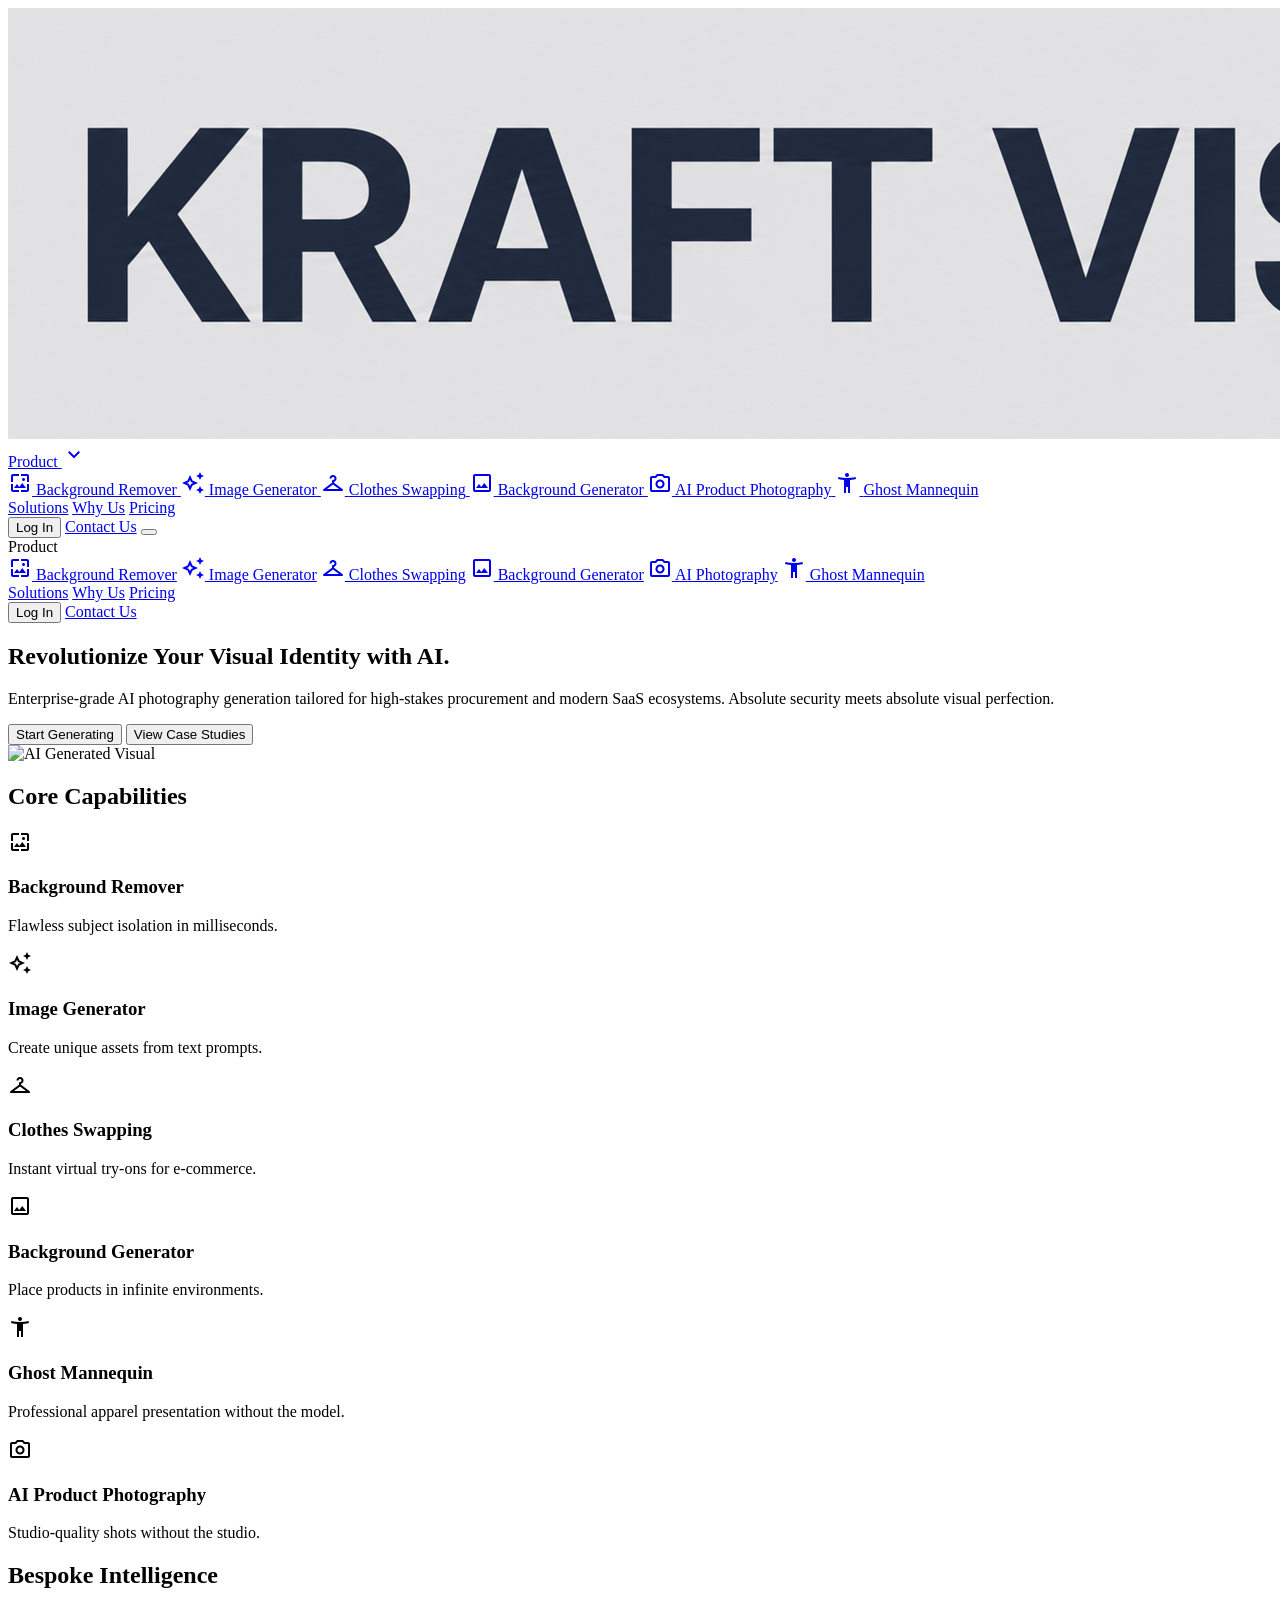
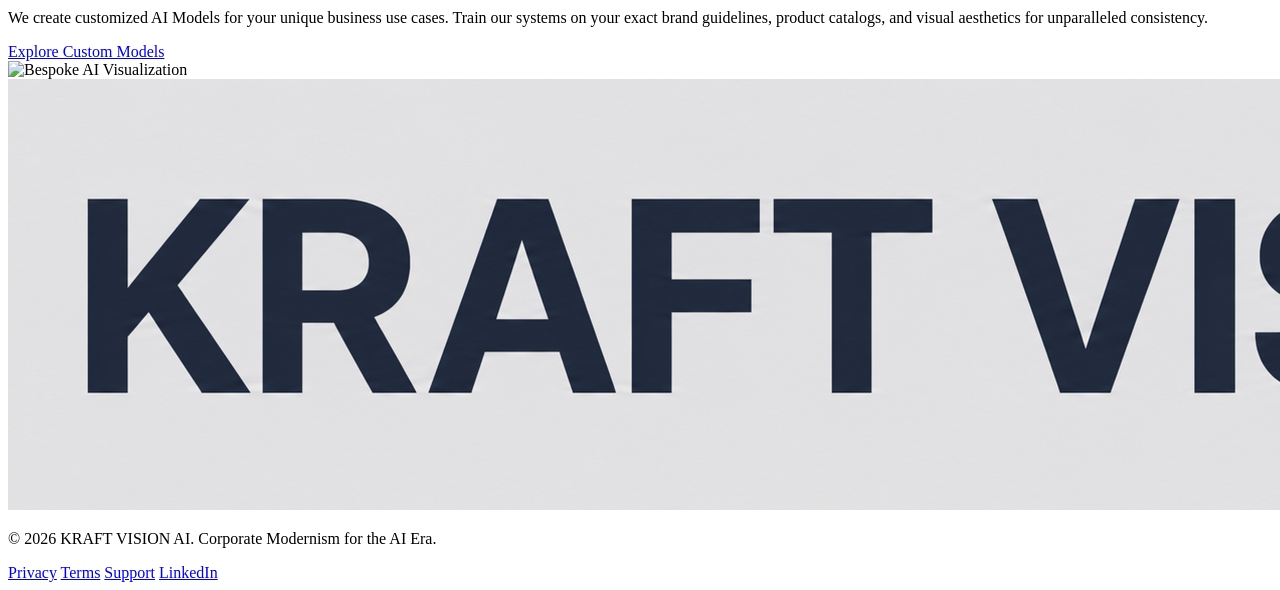
==== index.html @ f6dd8085 "Update index.html" ====
<!DOCTYPE html>
<html lang="en">
<head>
    <meta charset="utf-8"/>
    <meta content="width=device-width, initial-scale=1.0" name="viewport"/>
    <title>KRAFT VISION AI - AI-Driven Visual Excellence</title>
    
    <!-- External Scripts & Tailwind -->
    <script src="https://cdn.tailwindcss.com?plugins=forms,container-queries"></script>
    <script src="tailwind.config.js"></script>
    
    <!-- Fonts & Icons -->
    <link href="https://fonts.googleapis.com/css2?family=Space+Grotesk:wght@300;400;500;600;700&family=Inter:wght@300;400;500;600;700&display=swap" rel="stylesheet"/>
    <link href="https://fonts.googleapis.com/css2?family=Material+Symbols+Outlined:wght,FILL@100..700,0..1&display=swap" rel="stylesheet"/>
    
    <!-- Custom CSS & JS -->
    <link rel="stylesheet" href="style.css">
    <script src="script.js" defer></script>
</head>

<body class="bg-background text-on-background font-body-md antialiased min-h-screen flex flex-col">

    <!-- Unified Symmetrical Header (from solutions_gen_photos) -->
    <nav class="fixed top-0 w-full z-50 bg-white/80 backdrop-blur-md border-b border-slate-200/50 shadow-sm h-20">
        <div class="flex items-center justify-between px-6 lg:px-12 max-w-7xl mx-auto h-full relative">
            <!-- Left: Logo -->
            <a href="./" class="shrink-0 relative z-50">
                <img src="logo.png" alt="KRAFT VISION AI Logo" class="h-12 w-auto">
            </a>
            
            <!-- Middle: Nav Links with Mega Menu -->
            <div class="hidden md:flex items-center justify-center gap-8 absolute left-1/2 -translate-x-1/2">
                <div class="relative group">
                    <a class="font-['Space_Grotesk'] text-sm font-medium tracking-tight text-slate-600 hover:text-slate-900 transition-colors duration-200 ease-out active:scale-95 flex items-center gap-1 cursor-pointer" href="#">
                        Product
                        <span class="material-symbols-outlined text-[16px]">keyboard_arrow_down</span>
                    </a>
                    <!-- Mega Menu Dropdown -->
                    <div class="absolute top-full left-1/2 -translate-x-1/2 pt-6 opacity-0 invisible group-hover:opacity-100 group-hover:visible transition-all duration-300 z-50">
                        <div class="w-72 bg-white border border-slate-200 rounded-xl shadow-xl py-2 overflow-hidden">
                            <a class="px-4 py-3 hover:bg-slate-50 transition-colors text-slate-600 hover:text-primary flex items-center gap-3" href="#">
                                <span class="material-symbols-outlined text-xl">wallpaper</span>
                                <span class="font-medium text-sm">Background Remover</span>
                            </a>
                            <a class="px-4 py-3 hover:bg-slate-50 transition-colors text-slate-600 hover:text-primary flex items-center gap-3" href="#">
                                <span class="material-symbols-outlined text-xl">auto_awesome</span>
                                <span class="font-medium text-sm">Image Generator</span>
                            </a>
                            <a class="px-4 py-3 hover:bg-slate-50 transition-colors text-slate-600 hover:text-primary flex items-center gap-3" href="#">
                                <span class="material-symbols-outlined text-xl">checkroom</span>
                                <span class="font-medium text-sm">Clothes Swapping</span>
                            </a>
                            <a class="px-4 py-3 hover:bg-slate-50 transition-colors text-slate-600 hover:text-primary flex items-center gap-3" href="#">
                                <span class="material-symbols-outlined text-xl">image</span>
                                <span class="font-medium text-sm">Background Generator</span>
                            </a>
                            <a class="px-4 py-3 hover:bg-slate-50 transition-colors text-slate-600 hover:text-primary flex items-center gap-3" href="#">
                                <span class="material-symbols-outlined text-xl">photo_camera</span>
                                <span class="font-medium text-sm">AI Product Photography</span>
                            </a>
                            <a class="px-4 py-3 hover:bg-slate-50 transition-colors text-slate-600 hover:text-primary flex items-center gap-3" href="#">
                                <span class="material-symbols-outlined text-xl">accessibility_new</span>
                                <span class="font-medium text-sm">Ghost Mannequin</span>
                            </a>
                        </div>
                    </div>
                </div>
                <a class="font-['Space_Grotesk'] text-sm font-medium tracking-tight text-slate-600 hover:text-slate-900 transition-colors duration-200 ease-out active:scale-95" href="Solutions">Solutions</a>
                <a class="font-['Space_Grotesk'] text-sm font-medium tracking-tight text-slate-600 hover:text-slate-900 transition-colors duration-200 ease-out active:scale-95" href="why_us">Why Us</a>
                <a class="font-['Space_Grotesk'] text-sm font-medium tracking-tight text-slate-600 hover:text-slate-900 transition-colors duration-200 ease-out active:scale-95" href="Pricing">Pricing</a>
            </div>

            <!-- Right: CTA & Mobile Toggle -->
            <div class="flex items-center gap-4 shrink-0 relative z-50">
                <button class="hidden lg:block font-['Space_Grotesk'] text-sm font-medium text-slate-600 hover:text-slate-900 px-4 py-2">Log In</button>
                <a href="contact_us" class="hidden md:inline-block bg-primary text-on-primary px-6 py-2.5 rounded-lg font-['Space_Grotesk'] text-sm font-bold tracking-tight hover:bg-primary-container transition-all active:scale-95">Contact Us</a>
                
                <!-- Mobile Menu Toggle Button -->
                <button id="mobile-menu-btn" class="md:hidden text-slate-900 p-2 focus:outline-none flex flex-col gap-1.5 w-10 h-10 items-center justify-center rounded-lg hover:bg-slate-100 transition-colors">
                    <span class="w-5 h-[2px] bg-slate-900 transition-all duration-300 origin-center" id="bar1"></span>
                    <span class="w-5 h-[2px] bg-slate-900 transition-all duration-300 origin-center" id="bar2"></span>
                    <span class="w-5 h-[2px] bg-slate-900 transition-all duration-300 origin-center" id="bar3"></span>
                </button>
            </div>
        </div>

        <!-- Mobile Menu Container -->
        <div id="mobile-menu" class="fixed inset-0 bg-white z-40 flex flex-col pt-24 px-6 pb-6 opacity-0 pointer-events-none transition-all duration-300 md:hidden scale-95 origin-top">
            <div class="flex flex-col space-y-6 overflow-y-auto h-full">
                <div class="border-b border-slate-100 pb-4">
                    <span class="font-['Space_Grotesk'] text-sm font-bold text-slate-400 uppercase tracking-widest block mb-4">Product</span>
                    <div class="flex flex-col space-y-4 pl-4 border-l-2 border-slate-100">
                        <a href="#" class="text-slate-600 font-medium hover:text-primary transition-colors flex items-center gap-3"><span class="material-symbols-outlined text-lg">wallpaper</span> Background Remover</a>
                        <a href="#" class="text-slate-600 font-medium hover:text-primary transition-colors flex items-center gap-3"><span class="material-symbols-outlined text-lg">auto_awesome</span> Image Generator</a>
                        <a href="#" class="text-slate-600 font-medium hover:text-primary transition-colors flex items-center gap-3"><span class="material-symbols-outlined text-lg">checkroom</span> Clothes Swapping</a>
                        <a href="#" class="text-slate-600 font-medium hover:text-primary transition-colors flex items-center gap-3"><span class="material-symbols-outlined text-lg">image</span> Background Generator</a>
                        <a href="#" class="text-slate-600 font-medium hover:text-primary transition-colors flex items-center gap-3"><span class="material-symbols-outlined text-lg">photo_camera</span> AI Photography</a>
                        <a href="#" class="text-slate-600 font-medium hover:text-primary transition-colors flex items-center gap-3"><span class="material-symbols-outlined text-lg">accessibility_new</span> Ghost Mannequin</a>
                    </div>
                </div>
                <a class="font-['Space_Grotesk'] text-xl font-bold tracking-tight text-slate-900 hover:text-primary transition-colors" href="Solutions">Solutions</a>
                <a class="font-['Space_Grotesk'] text-xl font-bold tracking-tight text-slate-900 hover:text-primary transition-colors" href="why_us">Why Us</a>
                <a class="font-['Space_Grotesk'] text-xl font-bold tracking-tight text-slate-900 hover:text-primary transition-colors" href="Pricing">Pricing</a>
                
                <div class="pt-8 mt-auto flex flex-col gap-4">
                    <button class="w-full font-['Space_Grotesk'] text-lg font-bold text-slate-900 py-3 border border-slate-200 rounded-xl hover:bg-slate-50 transition-colors">Log In</button>
                    <a href="contact_us" class="w-full text-center bg-primary text-on-primary py-3 rounded-xl font-['Space_Grotesk'] text-lg font-bold tracking-tight shadow-lg shadow-primary/30">Contact Us</a>
                </div>
            </div>
        </div>
    </nav>

    <!-- Main Content (from home_gen_photos, with adjusted top padding for h-20 header) -->
    <main class="flex-grow pt-20">
        <!-- Hero Section -->
        <section class="relative px-8 pt-32 pb-24 max-w-7xl mx-auto flex flex-col lg:flex-row items-center gap-16">
            <div class="lg:w-1/2 space-y-8 z-10">
                <h1 class="font-display-lg text-display-lg text-on-background">
                    Revolutionize Your Visual Identity with AI.
                </h1>
                <p class="font-body-lg text-body-lg text-on-surface-variant max-w-xl">
                    Enterprise-grade AI photography generation tailored for high-stakes procurement and modern SaaS ecosystems. Absolute security meets absolute visual perfection.
                </p>
                <div class="flex gap-4">
                    <button class="bg-primary text-on-primary px-8 py-3 rounded-lg font-label-md text-label-md hover:brightness-110 transition-all">
                        Start Generating
                    </button>
                    <button class="bg-transparent border-[1.5px] border-inverse-surface text-inverse-surface px-8 py-3 rounded-lg font-label-md text-label-md hover:bg-surface-variant transition-all">
                        View Case Studies
                    </button>
                </div>
            </div>
            <div class="lg:w-1/2 relative">
                <!-- Glassmorphism decorative element -->
                <div class="absolute inset-0 bg-primary/10 rounded-xl blur-3xl -z-10 transform translate-x-4 translate-y-4"></div>
                <img alt="AI Generated Visual" class="rounded-xl border border-surface-variant shadow-2xl object-cover w-full h-[600px]" data-alt="Futuristic AI generated portrait with dramatic neon purple and blue backlighting, clean modern studio aesthetic" src="https://lh3.googleusercontent.com/aida-public/[base64]"/>
            </div>
        </section>

        <!-- Product Mega-Menu Stand-in (Cards Section) -->
        <section class="px-8 py-24 bg-surface-container-low border-y border-surface-variant">
            <div class="max-w-7xl mx-auto">
                <h2 class="font-headline-lg text-headline-lg text-center mb-16 text-on-background">Core Capabilities</h2>
                <div class="grid grid-cols-1 md:grid-cols-2 gap-6 lg:grid-cols-3">
                    <div class="bg-surface-container-lowest p-6 rounded-xl border border-surface-variant hover:shadow-lg transition-shadow group flex flex-col items-center text-center">
                        <span class="material-symbols-outlined text-4xl text-primary mb-4 group-hover:scale-110 transition-transform">wallpaper</span>
                        <h3 class="font-title-lg text-title-lg mb-2 text-on-background">Background Remover</h3>
                        <p class="font-body-md text-body-md text-on-surface-variant">Flawless subject isolation in milliseconds.</p>
                    </div>
                    <div class="bg-surface-container-lowest p-6 rounded-xl border border-surface-variant hover:shadow-lg transition-shadow group flex flex-col items-center text-center">
                        <span class="material-symbols-outlined text-4xl text-primary mb-4 group-hover:scale-110 transition-transform">auto_awesome</span>
                        <h3 class="font-title-lg text-title-lg mb-2 text-on-background">Image Generator</h3>
                        <p class="font-body-md text-body-md text-on-surface-variant">Create unique assets from text prompts.</p>
                    </div>
                    <div class="bg-surface-container-lowest p-6 rounded-xl border border-surface-variant hover:shadow-lg transition-shadow group flex flex-col items-center text-center">
                        <span class="material-symbols-outlined text-4xl text-primary mb-4 group-hover:scale-110 transition-transform">checkroom</span>
                        <h3 class="font-title-lg text-title-lg mb-2 text-on-background">Clothes Swapping</h3>
                        <p class="font-body-md text-body-md text-on-surface-variant">Instant virtual try-ons for e-commerce.</p>
                    </div>
                    <div class="bg-surface-container-lowest p-6 rounded-xl border border-surface-variant hover:shadow-lg transition-shadow group flex flex-col items-center text-center">
                        <span class="material-symbols-outlined text-4xl text-primary mb-4 group-hover:scale-110 transition-transform">image</span>
                        <h3 class="font-title-lg text-title-lg mb-2 text-on-background">Background Generator</h3>
                        <p class="font-body-md text-body-md text-on-surface-variant">Place products in infinite environments.</p>
                    </div>
                    <div class="bg-surface-container-lowest p-6 rounded-xl border border-surface-variant hover:shadow-lg transition-shadow group flex flex-col items-center text-center">
                        <span class="material-symbols-outlined text-4xl text-primary mb-4 group-hover:scale-110 transition-transform">accessibility_new</span>
                        <h3 class="font-title-lg text-title-lg mb-2 text-on-background">Ghost Mannequin</h3>
                        <p class="font-body-md text-body-md text-on-surface-variant">Professional apparel presentation without the model.</p>
                    </div>
                    <div class="bg-inverse-surface p-6 rounded-xl border border-primary relative overflow-hidden group flex flex-col items-center text-center">
                        <div class="absolute inset-0 bg-primary/20 opacity-0 group-hover:opacity-100 transition-opacity blur-xl"></div>
                        <span class="material-symbols-outlined text-4xl text-primary-fixed mb-4 relative z-10">photo_camera</span>
                        <h3 class="font-title-lg text-title-lg mb-2 text-inverse-on-surface relative z-10">AI Product Photography</h3>
                        <p class="font-body-md text-body-md text-surface-variant relative z-10">Studio-quality shots without the studio.</p>
                    </div>
                </div>
            </div>
        </section>

        <!-- Bespoke Intelligence -->
        <section class="px-8 py-32 max-w-7xl mx-auto">
            <div class="bg-inverse-surface rounded-2xl overflow-hidden shadow-2xl relative flex flex-col lg:flex-row border border-outline/20">
                <div class="absolute inset-0 bg-gradient-to-br from-inverse-surface to-black opacity-80 z-0"></div>
                <div class="lg:w-1/2 p-16 relative z-10 flex flex-col justify-center">
                    <h2 class="font-headline-lg text-headline-lg text-inverse-on-surface mb-6">Bespoke Intelligence</h2>
                    <p class="font-body-lg text-body-lg text-surface-variant mb-8">
                        We create customized AI Models for your unique business use cases. Train our systems on your exact brand guidelines, product catalogs, and visual aesthetics for unparalleled consistency.
                    </p>
                    <a href="Solutions" class="self-start inline-block bg-primary-fixed text-on-primary-fixed px-6 py-3 rounded-lg font-label-md text-label-md hover:bg-primary-fixed-dim transition-colors">
                        Explore Custom Models
                    </a>
                </div>
                <div class="lg:w-1/2 relative min-h-[400px]">
                    <img alt="Bespoke AI Visualization" class="absolute inset-0 w-full h-full object-cover mix-blend-overlay opacity-60" data-alt="Abstract 3D rendered geometric shapes in deep navy and electric violet, smooth textures, corporate modernism style" src="https://lh3.googleusercontent.com/aida-public/[base64]"/>
                </div>
            </div>
        </section>
    </main>

    <!-- Unified Symmetrical Footer (from solutions_gen_photos) -->
    <footer class="bg-slate-950 w-full py-16 border-t border-slate-900 mt-auto">
        <div class="grid grid-cols-1 md:grid-cols-2 gap-8 px-6 lg:px-12 max-w-7xl mx-auto">
            <div>
                <!-- Replaced text with logo image as requested -->
                <a href="./">
                    <img src="logo.png" alt="KRAFT VISION AI Logo" class="h-12 w-auto mb-4">
                </a>
                <p class="font-['Space_Grotesk'] text-xs uppercase tracking-widest text-slate-500 max-w-md">
                    © 2026 KRAFT VISION AI. Corporate Modernism for the AI Era.
                </p>
            </div>
            <div class="flex flex-wrap gap-8 md:justify-end">
                <a class="font-['Space_Grotesk'] text-xs uppercase tracking-widest text-slate-500 hover:text-indigo-400 hover:underline decoration-indigo-500 decoration-2 underline-offset-4 transition-colors duration-300 ease-in-out" href="#">Privacy</a>
                <a class="font-['Space_Grotesk'] text-xs uppercase tracking-widest text-slate-500 hover:text-indigo-400 hover:underline decoration-indigo-500 decoration-2 underline-offset-4 transition-colors duration-300 ease-in-out" href="#">Terms</a>
                <a class="font-['Space_Grotesk'] text-xs uppercase tracking-widest text-slate-500 hover:text-indigo-400 hover:underline decoration-indigo-500 decoration-2 underline-offset-4 transition-colors duration-300 ease-in-out" href="contact_us.html">Support</a>
                <a class="font-['Space_Grotesk'] text-xs uppercase tracking-widest text-slate-500 hover:text-indigo-400 hover:underline decoration-indigo-500 decoration-2 underline-offset-4 transition-colors duration-300 ease-in-out" href="#">LinkedIn</a>
            </div>
        </div>
    </footer>

</body>
</html>
---- style.css ----
@tailwind base;
@tailwind components;
@tailwind utilities;

.material-symbols-outlined {
    font-variation-settings: 'FILL' 0, 'wght' 400, 'GRAD' 0, 'opsz' 24;
}

.glass-card {
    background: rgba(255, 255, 255, 0.7);
    backdrop-filter: blur(20px);
    border: 1px solid rgba(255, 255, 255, 0.3);
}

.innovation-module {
    background: #081a3f;
    position: relative;
    overflow: hidden;
}

.innovation-module::after {
    content: '';
    position: absolute;
    top: -1px;
    left: -1px;
    right: -1px;
    height: 1px;
    background: linear-gradient(90deg, transparent, #582eff, transparent);
}

.vs-badge {
    position: absolute;
    top: 50%;
    left: 50%;
    transform: translate(-50%, -50%);
    z-index: 10;
}
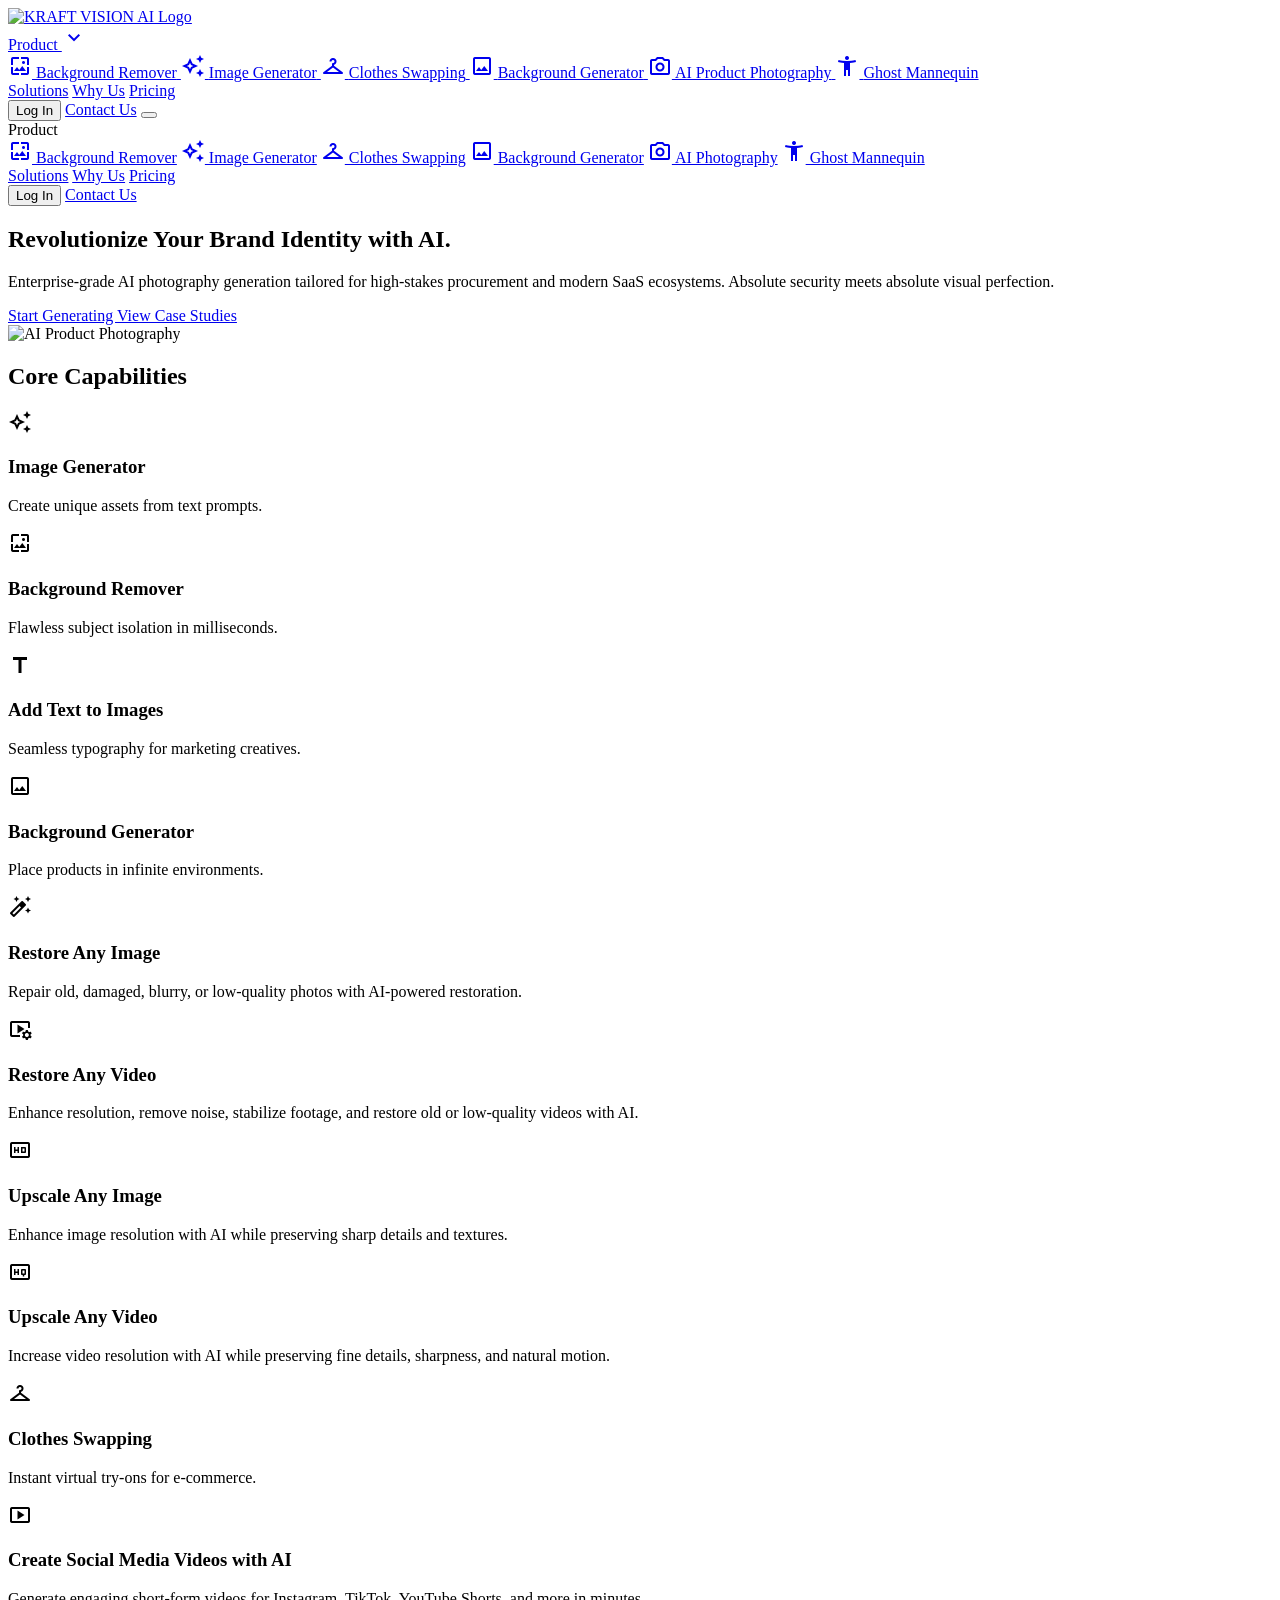
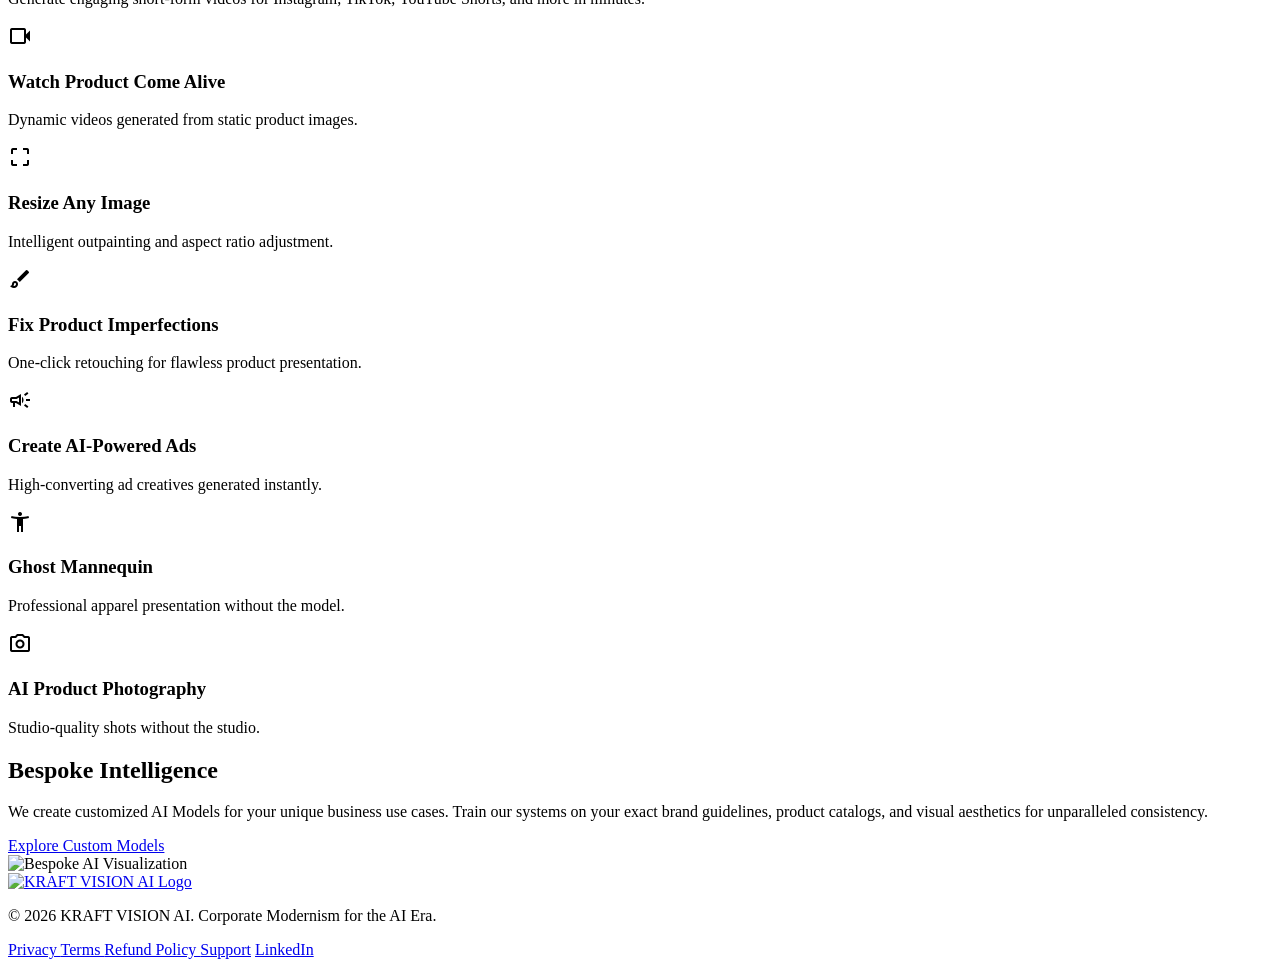
==== commit 122c35a0: "Add files via upload" ====
--- a/index.html
+++ b/index.html
@@ -24,8 +24,8 @@
     <nav class="fixed top-0 w-full z-50 bg-white/80 backdrop-blur-md border-b border-slate-200/50 shadow-sm h-20">
         <div class="flex items-center justify-between px-6 lg:px-12 max-w-7xl mx-auto h-full relative">
             <!-- Left: Logo -->
-            <a href="./" class="shrink-0 relative z-50">
-                <img src="logo.png" alt="KRAFT VISION AI Logo" class="h-12 w-auto">
+            <a href="index.html" class="shrink-0 relative z-50">
+                <img src="logo.jpg" alt="KRAFT VISION AI Logo" class="h-14 w-auto">
             </a>
             
             <!-- Middle: Nav Links with Mega Menu -->
@@ -65,15 +65,15 @@
                         </div>
                     </div>
                 </div>
-                <a class="font-['Space_Grotesk'] text-sm font-medium tracking-tight text-slate-600 hover:text-slate-900 transition-colors duration-200 ease-out active:scale-95" href="Solutions">Solutions</a>
-                <a class="font-['Space_Grotesk'] text-sm font-medium tracking-tight text-slate-600 hover:text-slate-900 transition-colors duration-200 ease-out active:scale-95" href="why_us">Why Us</a>
-                <a class="font-['Space_Grotesk'] text-sm font-medium tracking-tight text-slate-600 hover:text-slate-900 transition-colors duration-200 ease-out active:scale-95" href="Pricing">Pricing</a>
+                <a class="font-['Space_Grotesk'] text-sm font-medium tracking-tight text-slate-600 hover:text-slate-900 transition-colors duration-200 ease-out active:scale-95" href="solutions.html">Solutions</a>
+                <a class="font-['Space_Grotesk'] text-sm font-medium tracking-tight text-slate-600 hover:text-slate-900 transition-colors duration-200 ease-out active:scale-95" href="why_us.html">Why Us</a>
+                <a class="font-['Space_Grotesk'] text-sm font-medium tracking-tight text-slate-600 hover:text-slate-900 transition-colors duration-200 ease-out active:scale-95" href="pricing.html">Pricing</a>
             </div>
 
             <!-- Right: CTA & Mobile Toggle -->
             <div class="flex items-center gap-4 shrink-0 relative z-50">
                 <button class="hidden lg:block font-['Space_Grotesk'] text-sm font-medium text-slate-600 hover:text-slate-900 px-4 py-2">Log In</button>
-                <a href="contact_us" class="hidden md:inline-block bg-primary text-on-primary px-6 py-2.5 rounded-lg font-['Space_Grotesk'] text-sm font-bold tracking-tight hover:bg-primary-container transition-all active:scale-95">Contact Us</a>
+                <a href="contact_us.html" class="hidden md:inline-block bg-primary text-on-primary px-6 py-2.5 rounded-lg font-['Space_Grotesk'] text-sm font-bold tracking-tight hover:bg-primary-container transition-all active:scale-95">Contact Us</a>
                 
                 <!-- Mobile Menu Toggle Button -->
                 <button id="mobile-menu-btn" class="md:hidden text-slate-900 p-2 focus:outline-none flex flex-col gap-1.5 w-10 h-10 items-center justify-center rounded-lg hover:bg-slate-100 transition-colors">
@@ -98,13 +98,13 @@
                         <a href="#" class="text-slate-600 font-medium hover:text-primary transition-colors flex items-center gap-3"><span class="material-symbols-outlined text-lg">accessibility_new</span> Ghost Mannequin</a>
                     </div>
                 </div>
-                <a class="font-['Space_Grotesk'] text-xl font-bold tracking-tight text-slate-900 hover:text-primary transition-colors" href="Solutions">Solutions</a>
-                <a class="font-['Space_Grotesk'] text-xl font-bold tracking-tight text-slate-900 hover:text-primary transition-colors" href="why_us">Why Us</a>
-                <a class="font-['Space_Grotesk'] text-xl font-bold tracking-tight text-slate-900 hover:text-primary transition-colors" href="Pricing">Pricing</a>
+                <a class="font-['Space_Grotesk'] text-xl font-bold tracking-tight text-slate-900 hover:text-primary transition-colors" href="solutions.html">Solutions</a>
+                <a class="font-['Space_Grotesk'] text-xl font-bold tracking-tight text-slate-900 hover:text-primary transition-colors" href="why_us.html">Why Us</a>
+                <a class="font-['Space_Grotesk'] text-xl font-bold tracking-tight text-slate-900 hover:text-primary transition-colors" href="pricing.html">Pricing</a>
                 
                 <div class="pt-8 mt-auto flex flex-col gap-4">
                     <button class="w-full font-['Space_Grotesk'] text-lg font-bold text-slate-900 py-3 border border-slate-200 rounded-xl hover:bg-slate-50 transition-colors">Log In</button>
-                    <a href="contact_us" class="w-full text-center bg-primary text-on-primary py-3 rounded-xl font-['Space_Grotesk'] text-lg font-bold tracking-tight shadow-lg shadow-primary/30">Contact Us</a>
+                    <a href="contact_us.html" class="w-full text-center bg-primary text-on-primary py-3 rounded-xl font-['Space_Grotesk'] text-lg font-bold tracking-tight shadow-lg shadow-primary/30">Contact Us</a>
                 </div>
             </div>
         </div>
@@ -116,24 +116,30 @@
         <section class="relative px-8 pt-32 pb-24 max-w-7xl mx-auto flex flex-col lg:flex-row items-center gap-16">
             <div class="lg:w-1/2 space-y-8 z-10">
                 <h1 class="font-display-lg text-display-lg text-on-background">
-                    Revolutionize Your Visual Identity with AI.
+                    Revolutionize Your Brand Identity with AI.
                 </h1>
                 <p class="font-body-lg text-body-lg text-on-surface-variant max-w-xl">
                     Enterprise-grade AI photography generation tailored for high-stakes procurement and modern SaaS ecosystems. Absolute security meets absolute visual perfection.
                 </p>
                 <div class="flex gap-4">
-                    <button class="bg-primary text-on-primary px-8 py-3 rounded-lg font-label-md text-label-md hover:brightness-110 transition-all">
+                    <a href="contact_us.html"
+                    class="inline-flex items-center justify-center bg-primary text-on-primary px-8 py-3 rounded-lg font-label-md text-label-md hover:brightness-110 transition-all">
                         Start Generating
-                    </button>
-                    <button class="bg-transparent border-[1.5px] border-inverse-surface text-inverse-surface px-8 py-3 rounded-lg font-label-md text-label-md hover:bg-surface-variant transition-all">
+                    </a>
+
+                    <a href="solutions.html"
+                       class="inline-flex items-center justify-center bg-transparent border-[1.5px] border-inverse-surface text-inverse-surface px-8 py-3 rounded-lg font-label-md text-label-md hover:bg-surface-variant transition-all">
                         View Case Studies
-                    </button>
+                    </a>
                 </div>
             </div>
             <div class="lg:w-1/2 relative">
                 <!-- Glassmorphism decorative element -->
                 <div class="absolute inset-0 bg-primary/10 rounded-xl blur-3xl -z-10 transform translate-x-4 translate-y-4"></div>
-                <img alt="AI Generated Visual" class="rounded-xl border border-surface-variant shadow-2xl object-cover w-full h-[600px]" data-alt="Futuristic AI generated portrait with dramatic neon purple and blue backlighting, clean modern studio aesthetic" src="https://lh3.googleusercontent.com/aida-public/[base64]"/>
+                <img
+    src="images/image1.png"
+    alt="AI Product Photography"
+    class="rounded-xl border border-surface-variant shadow-2xl object-cover w-full h-[600px]"/>
             </div>
         </section>
 
@@ -141,38 +147,176 @@
         <section class="px-8 py-24 bg-surface-container-low border-y border-surface-variant">
             <div class="max-w-7xl mx-auto">
                 <h2 class="font-headline-lg text-headline-lg text-center mb-16 text-on-background">Core Capabilities</h2>
-                <div class="grid grid-cols-1 md:grid-cols-2 gap-6 lg:grid-cols-3">
-                    <div class="bg-surface-container-lowest p-6 rounded-xl border border-surface-variant hover:shadow-lg transition-shadow group flex flex-col items-center text-center">
-                        <span class="material-symbols-outlined text-4xl text-primary mb-4 group-hover:scale-110 transition-transform">wallpaper</span>
-                        <h3 class="font-title-lg text-title-lg mb-2 text-on-background">Background Remover</h3>
-                        <p class="font-body-md text-body-md text-on-surface-variant">Flawless subject isolation in milliseconds.</p>
-                    </div>
-                    <div class="bg-surface-container-lowest p-6 rounded-xl border border-surface-variant hover:shadow-lg transition-shadow group flex flex-col items-center text-center">
-                        <span class="material-symbols-outlined text-4xl text-primary mb-4 group-hover:scale-110 transition-transform">auto_awesome</span>
-                        <h3 class="font-title-lg text-title-lg mb-2 text-on-background">Image Generator</h3>
-                        <p class="font-body-md text-body-md text-on-surface-variant">Create unique assets from text prompts.</p>
-                    </div>
-                    <div class="bg-surface-container-lowest p-6 rounded-xl border border-surface-variant hover:shadow-lg transition-shadow group flex flex-col items-center text-center">
-                        <span class="material-symbols-outlined text-4xl text-primary mb-4 group-hover:scale-110 transition-transform">checkroom</span>
-                        <h3 class="font-title-lg text-title-lg mb-2 text-on-background">Clothes Swapping</h3>
-                        <p class="font-body-md text-body-md text-on-surface-variant">Instant virtual try-ons for e-commerce.</p>
-                    </div>
-                    <div class="bg-surface-container-lowest p-6 rounded-xl border border-surface-variant hover:shadow-lg transition-shadow group flex flex-col items-center text-center">
-                        <span class="material-symbols-outlined text-4xl text-primary mb-4 group-hover:scale-110 transition-transform">image</span>
-                        <h3 class="font-title-lg text-title-lg mb-2 text-on-background">Background Generator</h3>
-                        <p class="font-body-md text-body-md text-on-surface-variant">Place products in infinite environments.</p>
-                    </div>
-                    <div class="bg-surface-container-lowest p-6 rounded-xl border border-surface-variant hover:shadow-lg transition-shadow group flex flex-col items-center text-center">
-                        <span class="material-symbols-outlined text-4xl text-primary mb-4 group-hover:scale-110 transition-transform">accessibility_new</span>
-                        <h3 class="font-title-lg text-title-lg mb-2 text-on-background">Ghost Mannequin</h3>
-                        <p class="font-body-md text-body-md text-on-surface-variant">Professional apparel presentation without the model.</p>
-                    </div>
-                    <div class="bg-inverse-surface p-6 rounded-xl border border-primary relative overflow-hidden group flex flex-col items-center text-center">
-                        <div class="absolute inset-0 bg-primary/20 opacity-0 group-hover:opacity-100 transition-opacity blur-xl"></div>
-                        <span class="material-symbols-outlined text-4xl text-primary-fixed mb-4 relative z-10">photo_camera</span>
-                        <h3 class="font-title-lg text-title-lg mb-2 text-inverse-on-surface relative z-10">AI Product Photography</h3>
-                        <p class="font-body-md text-body-md text-surface-variant relative z-10">Studio-quality shots without the studio.</p>
-                    </div>
+                <div class="grid grid-cols-1 md:grid-cols-2 lg:grid-cols-4 gap-6">
+
+    <!-- Image Generator -->
+    <div class="bg-surface-container-lowest p-6 rounded-xl border border-surface-variant hover:shadow-lg transition-shadow group flex flex-col items-center text-center">
+        <span class="material-symbols-outlined text-4xl text-primary mb-4 group-hover:scale-110 transition-transform">auto_awesome</span>
+        <h3 class="font-title-lg text-title-lg mb-2 text-on-background">Image Generator</h3>
+        <p class="font-body-md text-body-md text-on-surface-variant">
+            Create unique assets from text prompts.
+        </p>
+    </div>
+
+    <!-- Background Remover -->
+    <div class="bg-surface-container-lowest p-6 rounded-xl border border-surface-variant hover:shadow-lg transition-shadow group flex flex-col items-center text-center">
+        <span class="material-symbols-outlined text-4xl text-primary mb-4 group-hover:scale-110 transition-transform">wallpaper</span>
+        <h3 class="font-title-lg text-title-lg mb-2 text-on-background">Background Remover</h3>
+        <p class="font-body-md text-body-md text-on-surface-variant">
+            Flawless subject isolation in milliseconds.
+        </p>
+    </div>
+
+
+    <!-- Add Text -->
+    <div class="bg-surface-container-lowest p-6 rounded-xl border border-surface-variant hover:shadow-lg transition-shadow group flex flex-col items-center text-center">
+        <span class="material-symbols-outlined text-4xl text-primary mb-4 group-hover:scale-110 transition-transform">title</span>
+        <h3 class="font-title-lg text-title-lg mb-2 text-on-background">Add Text to Images</h3>
+        <p class="font-body-md text-body-md text-on-surface-variant">
+            Seamless typography for marketing creatives.
+        </p>
+    </div>
+
+    <!-- Background Generator -->
+    <div class="bg-surface-container-lowest p-6 rounded-xl border border-surface-variant hover:shadow-lg transition-shadow group flex flex-col items-center text-center">
+        <span class="material-symbols-outlined text-4xl text-primary mb-4 group-hover:scale-110 transition-transform">image</span>
+        <h3 class="font-title-lg text-title-lg mb-2 text-on-background">Background Generator</h3>
+        <p class="font-body-md text-body-md text-on-surface-variant">
+            Place products in infinite environments.
+        </p>
+    </div>
+    
+    <!-- Restore Any Image -->
+    <div class="bg-surface-container-lowest p-6 rounded-xl border border-surface-variant hover:shadow-lg transition-shadow group flex flex-col items-center text-center">
+        <span class="material-symbols-outlined text-4xl text-primary mb-4 group-hover:scale-110 transition-transform">
+            auto_fix_high
+        </span>
+        <h3 class="font-title-lg text-title-lg mb-2 text-on-background">
+            Restore Any Image
+        </h3>
+        <p class="font-body-md text-body-md text-on-surface-variant">
+            Repair old, damaged, blurry, or low-quality photos with AI-powered restoration.
+        </p>
+    </div>
+
+    <!-- Restore Any Video -->
+    <div class="bg-surface-container-lowest p-6 rounded-xl border border-surface-variant hover:shadow-lg transition-shadow group flex flex-col items-center text-center">
+        <span class="material-symbols-outlined text-4xl text-primary mb-4 group-hover:scale-110 transition-transform">
+            video_settings
+        </span>
+        <h3 class="font-title-lg text-title-lg mb-2 text-on-background">
+            Restore Any Video
+        </h3>
+        <p class="font-body-md text-body-md text-on-surface-variant">
+            Enhance resolution, remove noise, stabilize footage, and restore old or low-quality videos with AI.
+        </p>
+    </div>
+
+    <!-- Upscale Any Image -->
+    <div class="bg-surface-container-lowest p-6 rounded-xl border border-surface-variant hover:shadow-lg transition-shadow group flex flex-col items-center text-center">
+        <span class="material-symbols-outlined text-4xl text-primary mb-4 group-hover:scale-110 transition-transform">
+            hd
+        </span>
+        <h3 class="font-title-lg text-title-lg mb-2 text-on-background">
+            Upscale Any Image
+        </h3>
+        <p class="font-body-md text-body-md text-on-surface-variant">
+            Enhance image resolution with AI while preserving sharp details and textures.
+        </p>
+    </div>
+
+    <!-- Upscale Any Video -->
+    <div class="bg-surface-container-lowest p-6 rounded-xl border border-surface-variant hover:shadow-lg transition-shadow group flex flex-col items-center text-center">
+        <span class="material-symbols-outlined text-4xl text-primary mb-4 group-hover:scale-110 transition-transform">
+            high_quality
+        </span>
+        <h3 class="font-title-lg text-title-lg mb-2 text-on-background">
+            Upscale Any Video
+        </h3>
+        <p class="font-body-md text-body-md text-on-surface-variant">
+            Increase video resolution with AI while preserving fine details, sharpness, and natural motion.
+        </p>
+    </div>
+
+    <!-- Clothes Swapping -->
+    <div class="bg-surface-container-lowest p-6 rounded-xl border border-surface-variant hover:shadow-lg transition-shadow group flex flex-col items-center text-center">
+        <span class="material-symbols-outlined text-4xl text-primary mb-4 group-hover:scale-110 transition-transform">checkroom</span>
+        <h3 class="font-title-lg text-title-lg mb-2 text-on-background">Clothes Swapping</h3>
+        <p class="font-body-md text-body-md text-on-surface-variant">
+            Instant virtual try-ons for e-commerce.
+        </p>
+    </div>
+
+    <!-- Create Social Media Videos with AI -->
+    <div class="bg-surface-container-lowest p-6 rounded-xl border border-surface-variant hover:shadow-lg transition-shadow group flex flex-col items-center text-center">
+        <span class="material-symbols-outlined text-4xl text-primary mb-4 group-hover:scale-110 transition-transform">
+            smart_display
+        </span>
+        <h3 class="font-title-lg text-title-lg mb-2 text-on-background">
+            Create Social Media Videos with AI
+        </h3>
+        <p class="font-body-md text-body-md text-on-surface-variant">
+            Generate engaging short-form videos for Instagram, TikTok, YouTube Shorts, and more in minutes.
+        </p>
+    </div>
+
+    <!-- Watch Product Come Alive -->
+    <div class="bg-surface-container-lowest p-6 rounded-xl border border-surface-variant hover:shadow-lg transition-shadow group flex flex-col items-center text-center">
+        <span class="material-symbols-outlined text-4xl text-primary mb-4 group-hover:scale-110 transition-transform">videocam</span>
+        <h3 class="font-title-lg text-title-lg mb-2 text-on-background">Watch Product Come Alive</h3>
+        <p class="font-body-md text-body-md text-on-surface-variant">
+            Dynamic videos generated from static product images.
+        </p>
+    </div>
+
+    <!-- Resize -->
+    <div class="bg-surface-container-lowest p-6 rounded-xl border border-surface-variant hover:shadow-lg transition-shadow group flex flex-col items-center text-center">
+        <span class="material-symbols-outlined text-4xl text-primary mb-4 group-hover:scale-110 transition-transform">crop_free</span>
+        <h3 class="font-title-lg text-title-lg mb-2 text-on-background">Resize Any Image</h3>
+        <p class="font-body-md text-body-md text-on-surface-variant">
+            Intelligent outpainting and aspect ratio adjustment.
+        </p>
+    </div>
+
+    <!-- Fix Product Imperfections -->
+    <div class="bg-inverse-surface p-6 rounded-xl border border-primary relative overflow-hidden group flex flex-col items-center text-center">
+        <div class="absolute inset-0 bg-primary/20 opacity-0 group-hover:opacity-100 transition-opacity blur-xl"></div>
+        <span class="material-symbols-outlined text-4xl text-primary-fixed mb-4 relative z-10">brush</span>
+        <h3 class="font-title-lg text-title-lg mb-2 text-inverse-on-surface relative z-10">Fix Product Imperfections</h3>
+        <p class="font-body-md text-body-md text-surface-variant relative z-10">
+            One-click retouching for flawless product presentation.
+        </p>
+    </div>
+
+    <!-- AI Ads -->
+    <div class="bg-inverse-surface p-6 rounded-xl border border-primary relative overflow-hidden group flex flex-col items-center text-center">
+        <div class="absolute inset-0 bg-primary/20 opacity-0 group-hover:opacity-100 transition-opacity blur-xl"></div>
+        <span class="material-symbols-outlined text-4xl text-primary-fixed mb-4 relative z-10">campaign</span>
+        <h3 class="font-title-lg text-title-lg mb-2 text-inverse-on-surface relative z-10">Create AI-Powered Ads</h3>
+        <p class="font-body-md text-body-md text-surface-variant relative z-10">
+            High-converting ad creatives generated instantly.
+        </p>
+    </div>
+    
+    <!-- Ghost Mannequin -->
+    <div class="bg-inverse-surface p-6 rounded-xl border border-primary relative overflow-hidden group flex flex-col items-center text-center">
+        <div class="absolute inset-0 bg-primary/20 opacity-0 group-hover:opacity-100 transition-opacity blur-xl"></div>
+        <span class="material-symbols-outlined text-4xl text-primary-fixed mb-4 relative z-10">accessibility_new</span>
+        <h3 class="font-title-lg text-title-lg mb-2 text-inverse-on-surface relative z-10">Ghost Mannequin</h3>
+        <p class="font-body-md text-body-md text-surface-variant relative z-10">
+            Professional apparel presentation without the model.
+        </p>
+    </div>
+
+    <!-- AI Product Photography -->
+    <div class="bg-inverse-surface p-6 rounded-xl border border-primary relative overflow-hidden group flex flex-col items-center text-center">
+        <div class="absolute inset-0 bg-primary/20 opacity-0 group-hover:opacity-100 transition-opacity blur-xl"></div>
+        <span class="material-symbols-outlined text-4xl text-primary-fixed mb-4 relative z-10">photo_camera</span>
+        <h3 class="font-title-lg text-title-lg mb-2 text-inverse-on-surface relative z-10">AI Product Photography</h3>
+        <p class="font-body-md text-body-md text-surface-variant relative z-10">
+            Studio-quality shots without the studio.
+        </p>
+    </div>
                 </div>
             </div>
         </section>
@@ -186,7 +330,7 @@
                     <p class="font-body-lg text-body-lg text-surface-variant mb-8">
                         We create customized AI Models for your unique business use cases. Train our systems on your exact brand guidelines, product catalogs, and visual aesthetics for unparalleled consistency.
                     </p>
-                    <a href="Solutions" class="self-start inline-block bg-primary-fixed text-on-primary-fixed px-6 py-3 rounded-lg font-label-md text-label-md hover:bg-primary-fixed-dim transition-colors">
+                    <a href="solutions.html" class="self-start inline-block bg-primary-fixed text-on-primary-fixed px-6 py-3 rounded-lg font-label-md text-label-md hover:bg-primary-fixed-dim transition-colors">
                         Explore Custom Models
                     </a>
                 </div>
@@ -202,16 +346,24 @@
         <div class="grid grid-cols-1 md:grid-cols-2 gap-8 px-6 lg:px-12 max-w-7xl mx-auto">
             <div>
                 <!-- Replaced text with logo image as requested -->
-                <a href="./">
-                    <img src="logo.png" alt="KRAFT VISION AI Logo" class="h-12 w-auto mb-4">
+                <a href="index.html">
+                    <img src="logo.jpg" alt="KRAFT VISION AI Logo" class="h-12 w-auto mb-4">
                 </a>
                 <p class="font-['Space_Grotesk'] text-xs uppercase tracking-widest text-slate-500 max-w-md">
                     © 2026 KRAFT VISION AI. Corporate Modernism for the AI Era.
                 </p>
             </div>
             <div class="flex flex-wrap gap-8 md:justify-end">
-                <a class="font-['Space_Grotesk'] text-xs uppercase tracking-widest text-slate-500 hover:text-indigo-400 hover:underline decoration-indigo-500 decoration-2 underline-offset-4 transition-colors duration-300 ease-in-out" href="#">Privacy</a>
-                <a class="font-['Space_Grotesk'] text-xs uppercase tracking-widest text-slate-500 hover:text-indigo-400 hover:underline decoration-indigo-500 decoration-2 underline-offset-4 transition-colors duration-300 ease-in-out" href="#">Terms</a>
+                <a href="privacy.html" class="font-['Space_Grotesk'] text-xs uppercase tracking-widest text-slate-500 hover:text-indigo-400 hover:underline decoration-indigo-500 decoration-2 underline-offset-4 transition-colors duration-300 ease-in-out">
+                    Privacy
+                </a>
+                <a href="terms.html" class="font-['Space_Grotesk'] text-xs uppercase tracking-widest text-slate-500 hover:text-indigo-400 hover:underline decoration-indigo-500 decoration-2 underline-offset-4 transition-colors duration-300 ease-in-out">
+                    Terms
+                </a>
+                <a href="refund.html"
+                class="font-['Space_Grotesk'] text-xs uppercase tracking-widest text-slate-500 hover:text-indigo-400 hover:underline decoration-indigo-500 decoration-2 underline-offset-4 transition-colors duration-300 ease-in-out">
+                    Refund Policy
+                </a>
                 <a class="font-['Space_Grotesk'] text-xs uppercase tracking-widest text-slate-500 hover:text-indigo-400 hover:underline decoration-indigo-500 decoration-2 underline-offset-4 transition-colors duration-300 ease-in-out" href="contact_us.html">Support</a>
                 <a class="font-['Space_Grotesk'] text-xs uppercase tracking-widest text-slate-500 hover:text-indigo-400 hover:underline decoration-indigo-500 decoration-2 underline-offset-4 transition-colors duration-300 ease-in-out" href="#">LinkedIn</a>
             </div>
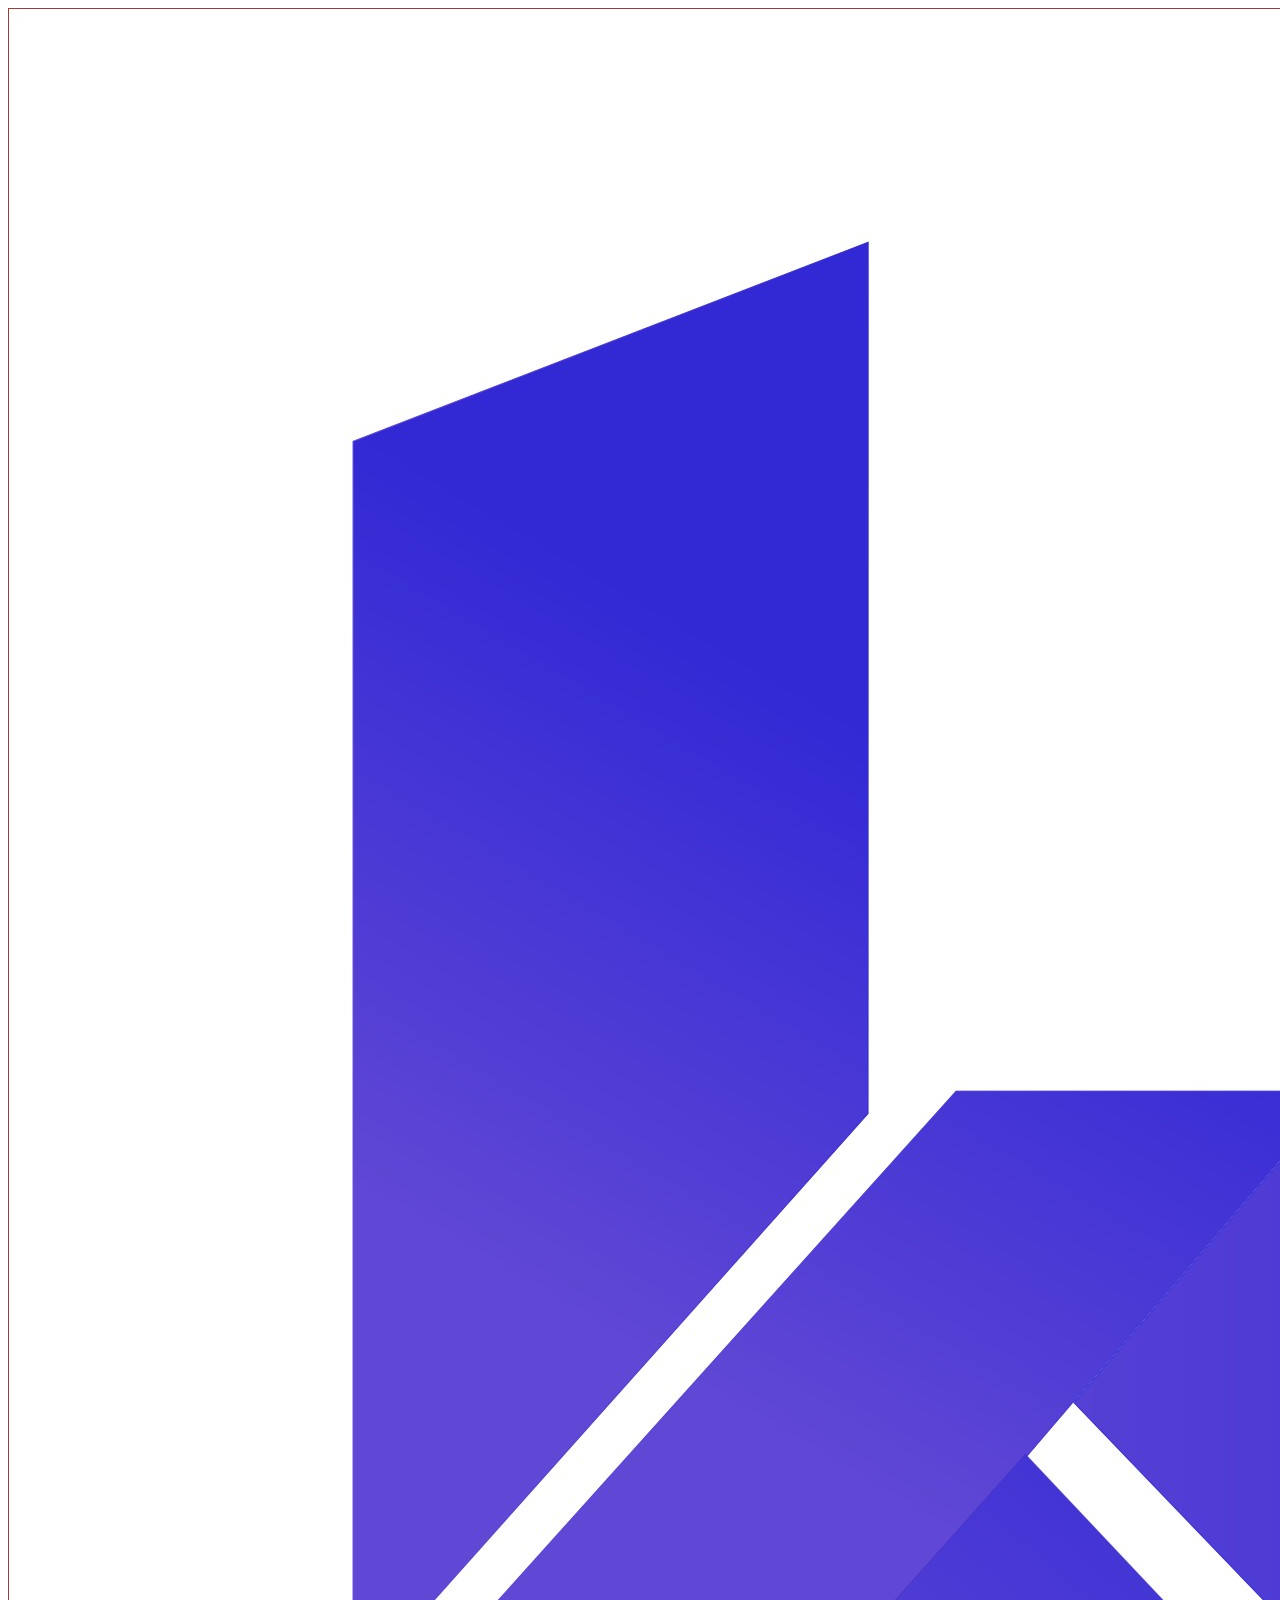
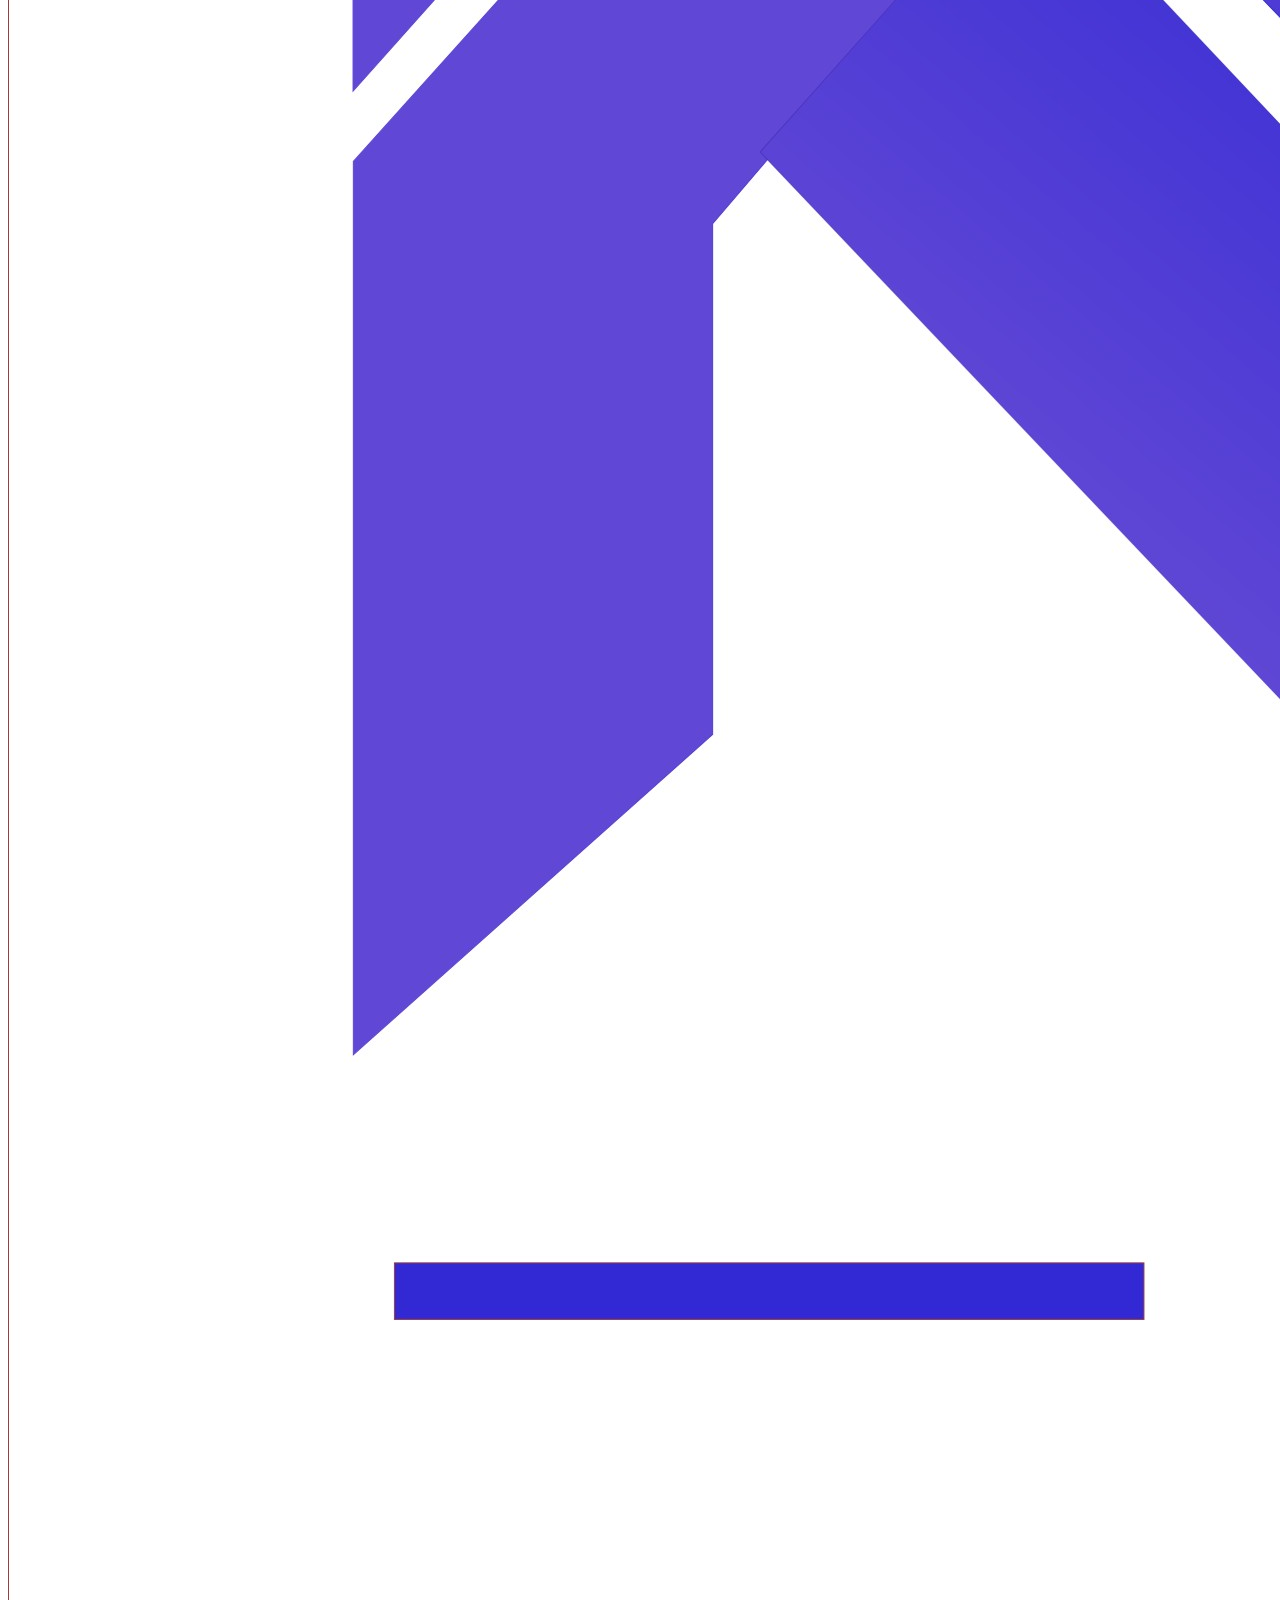
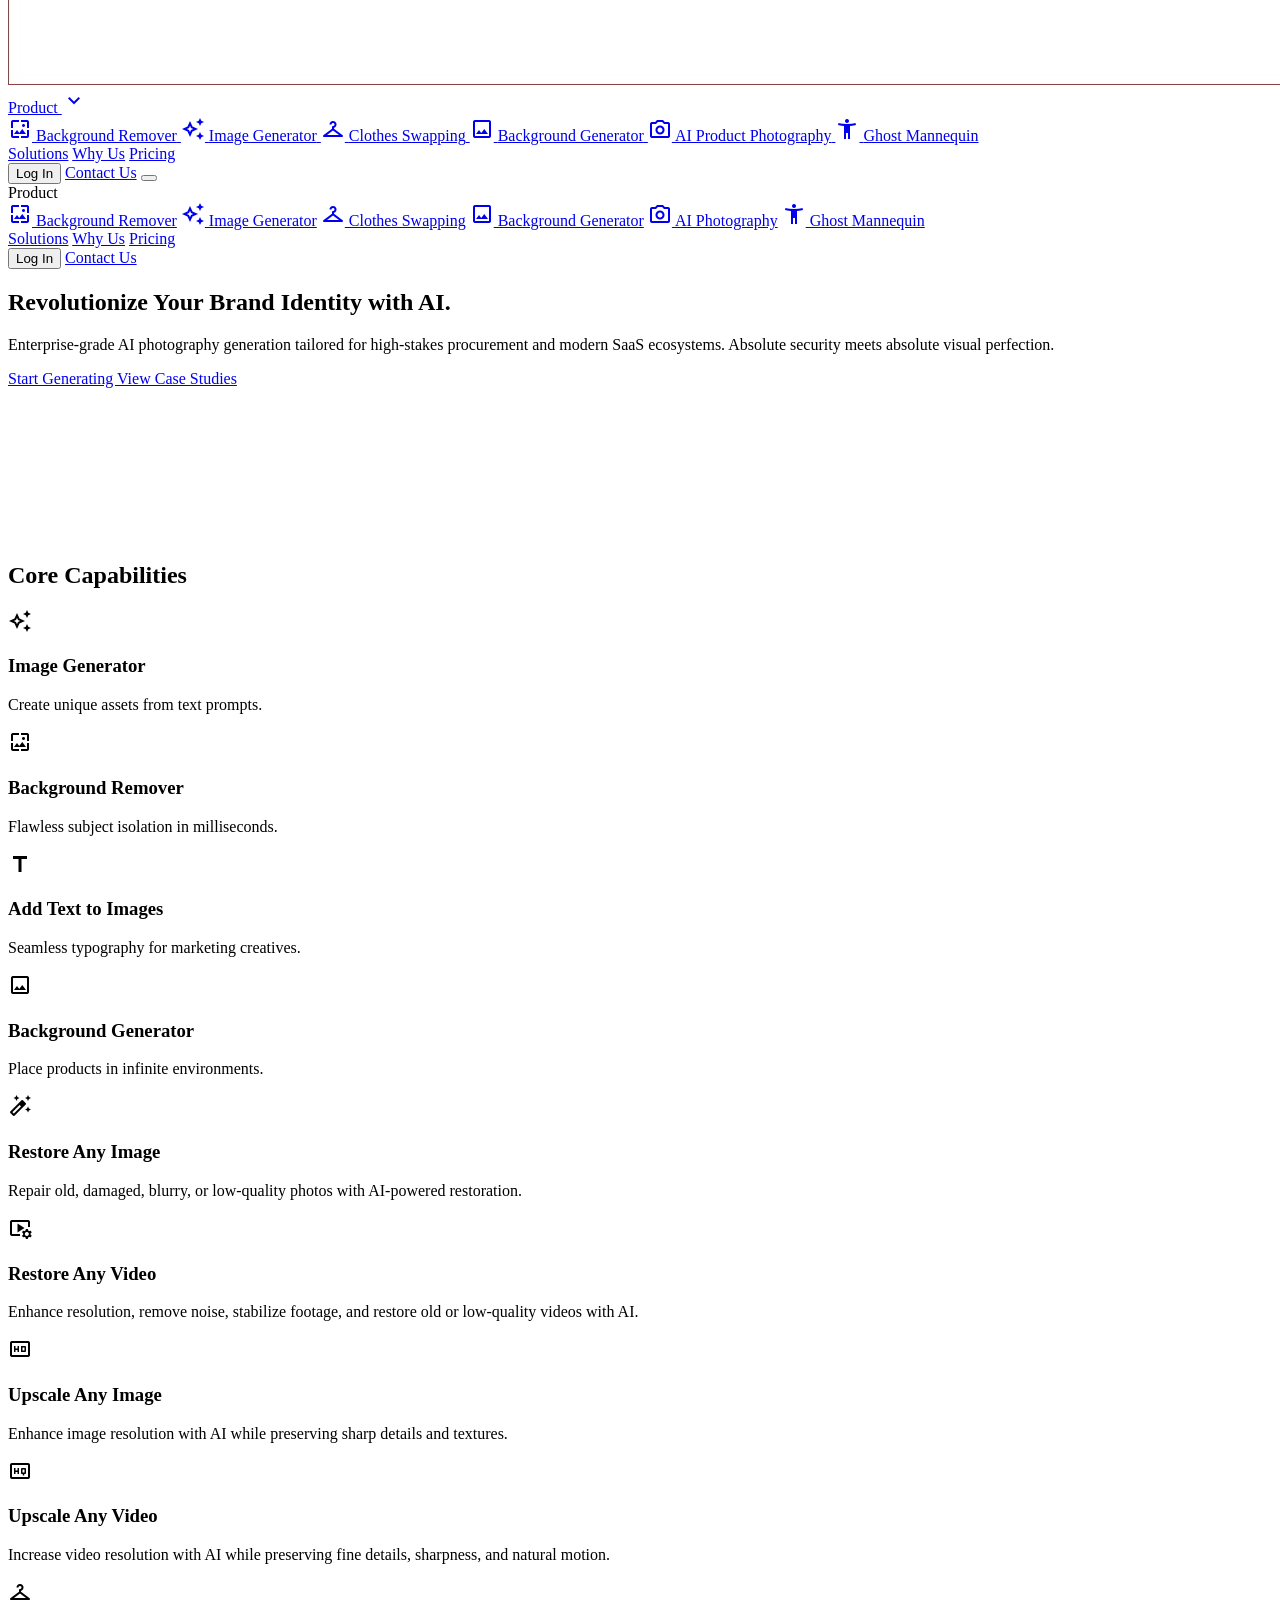
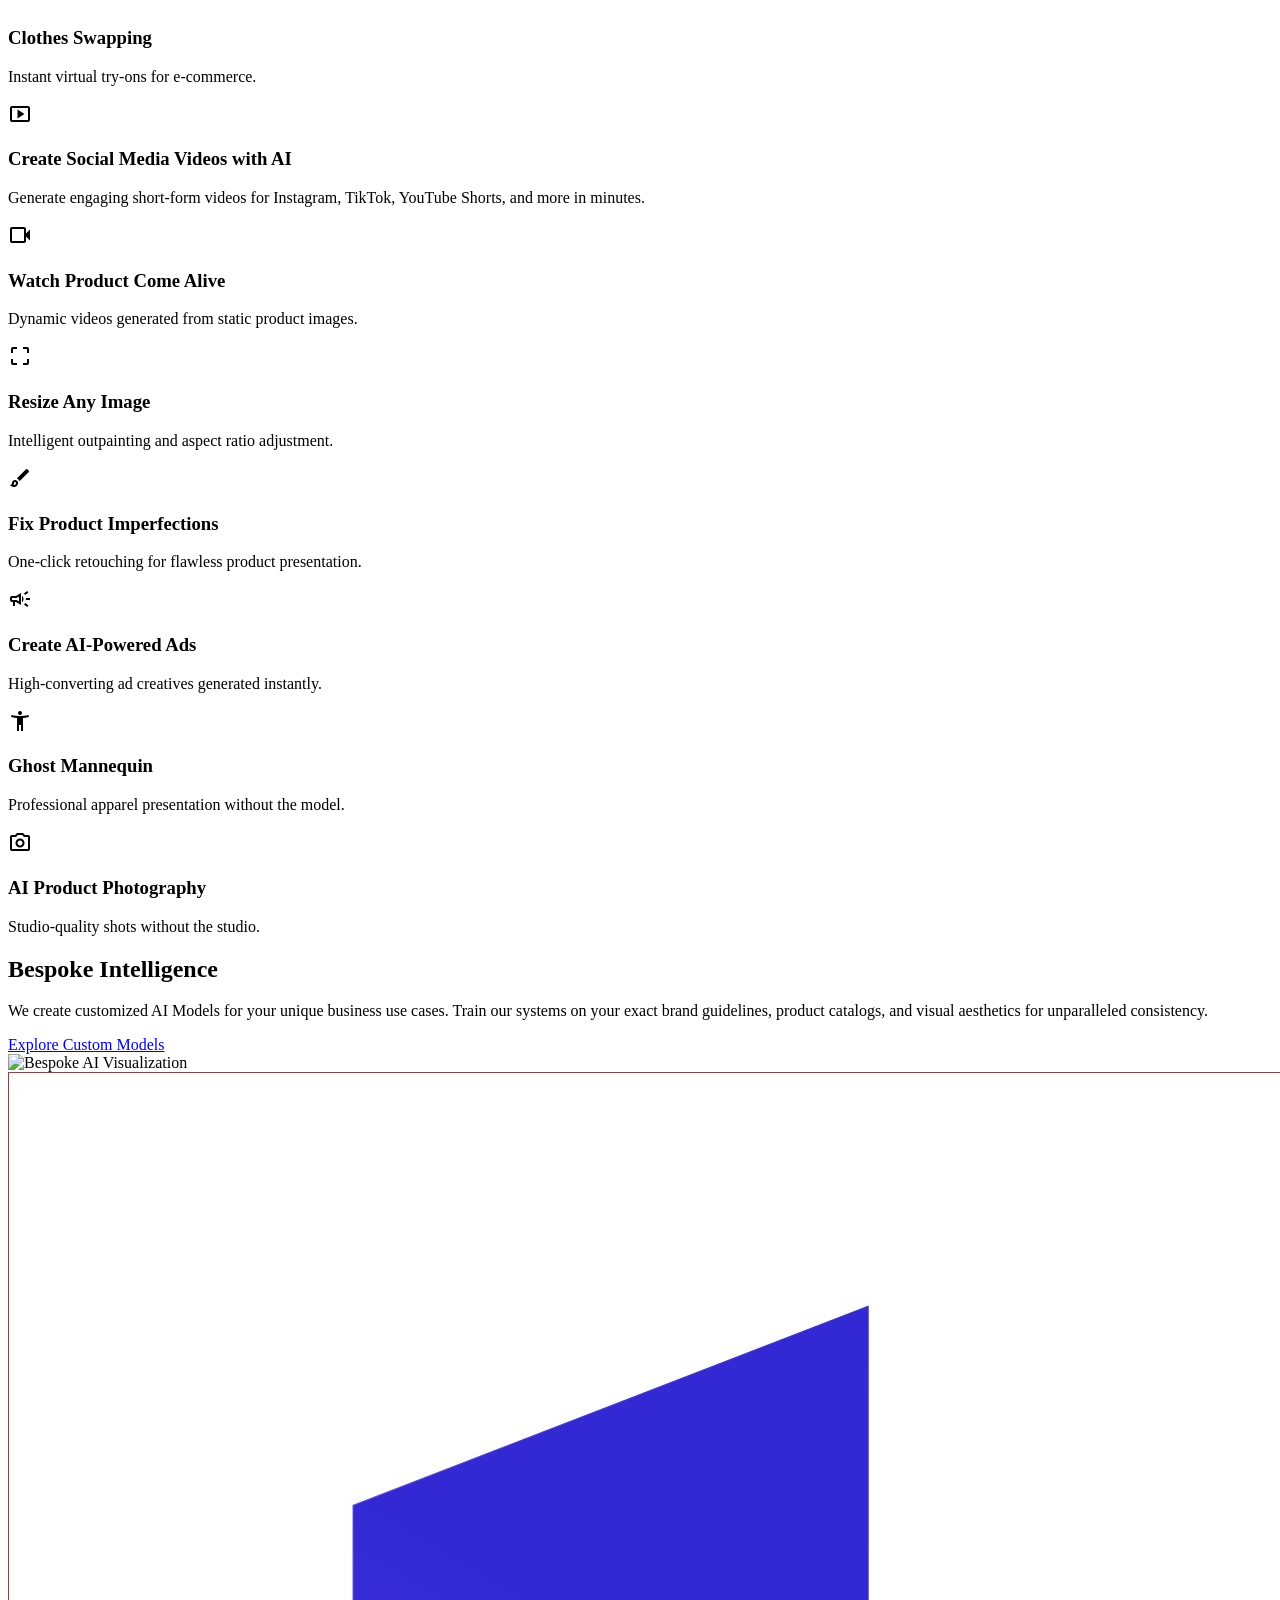
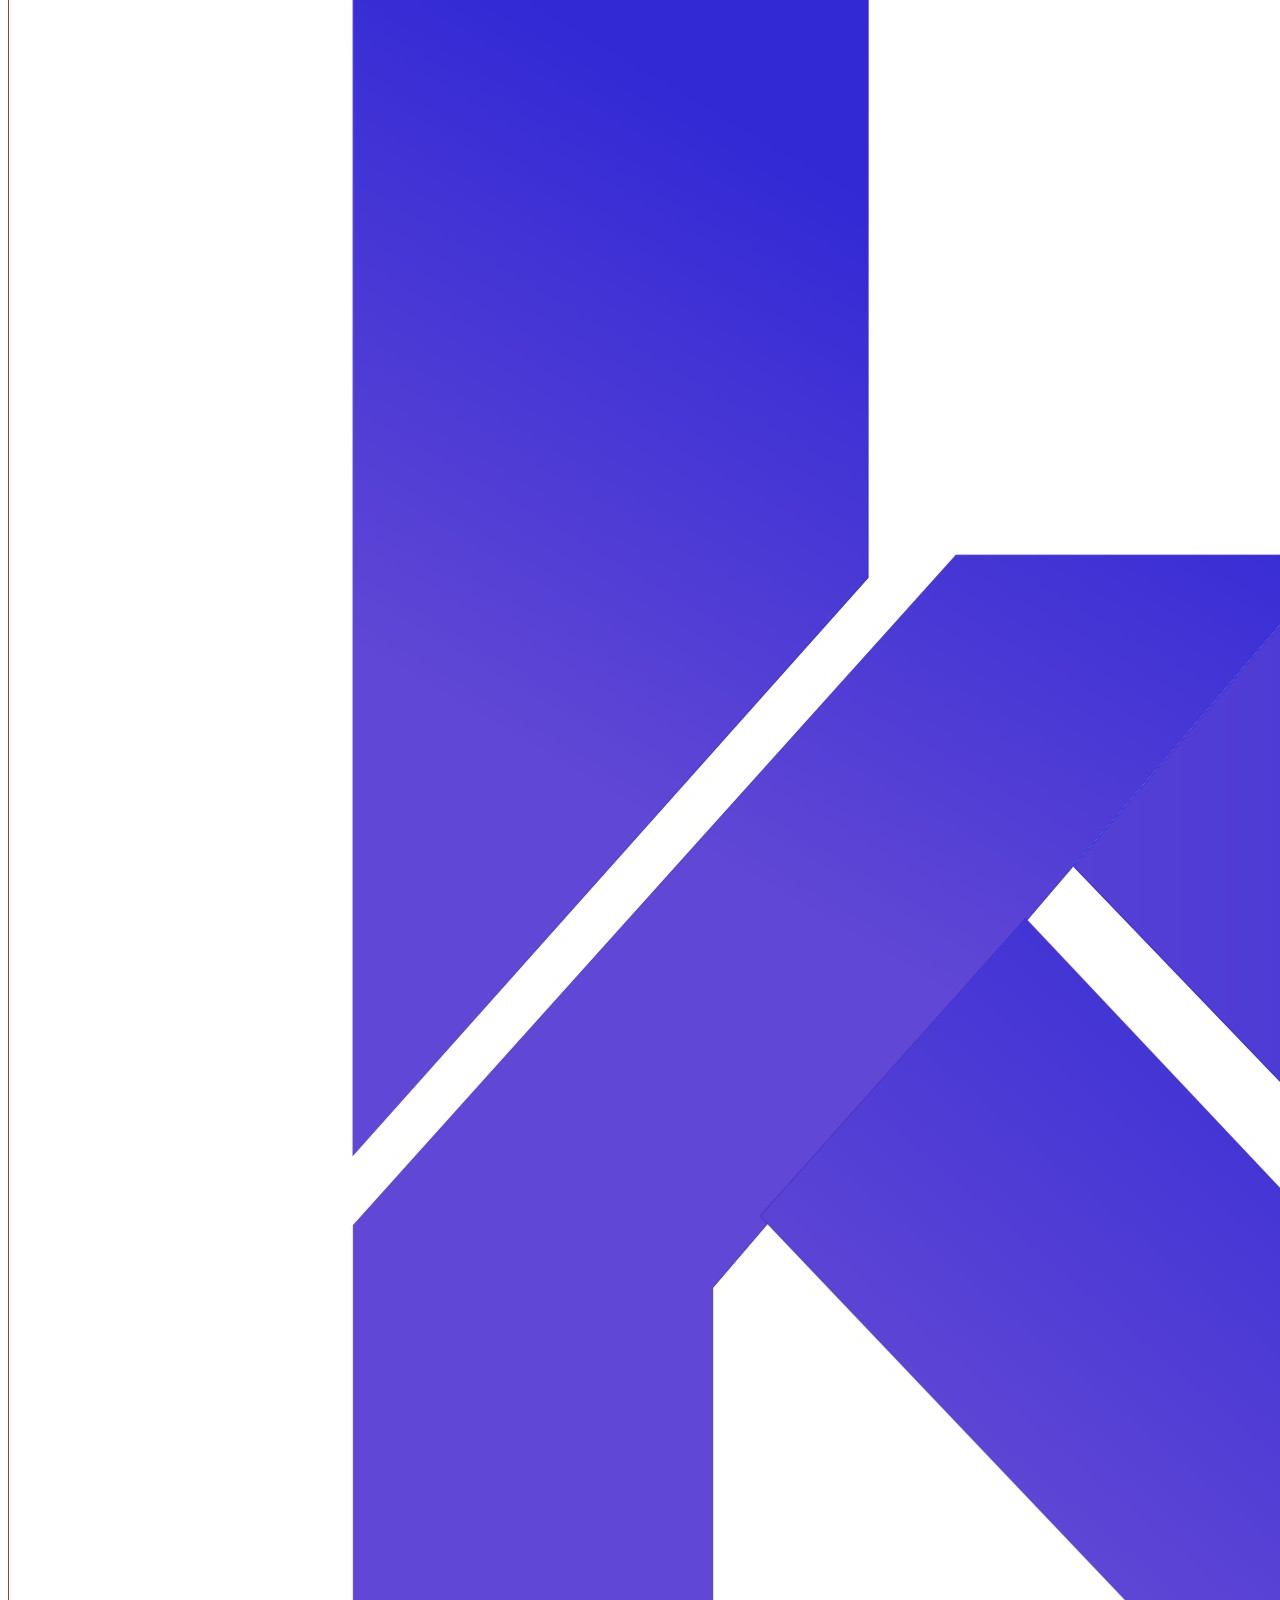
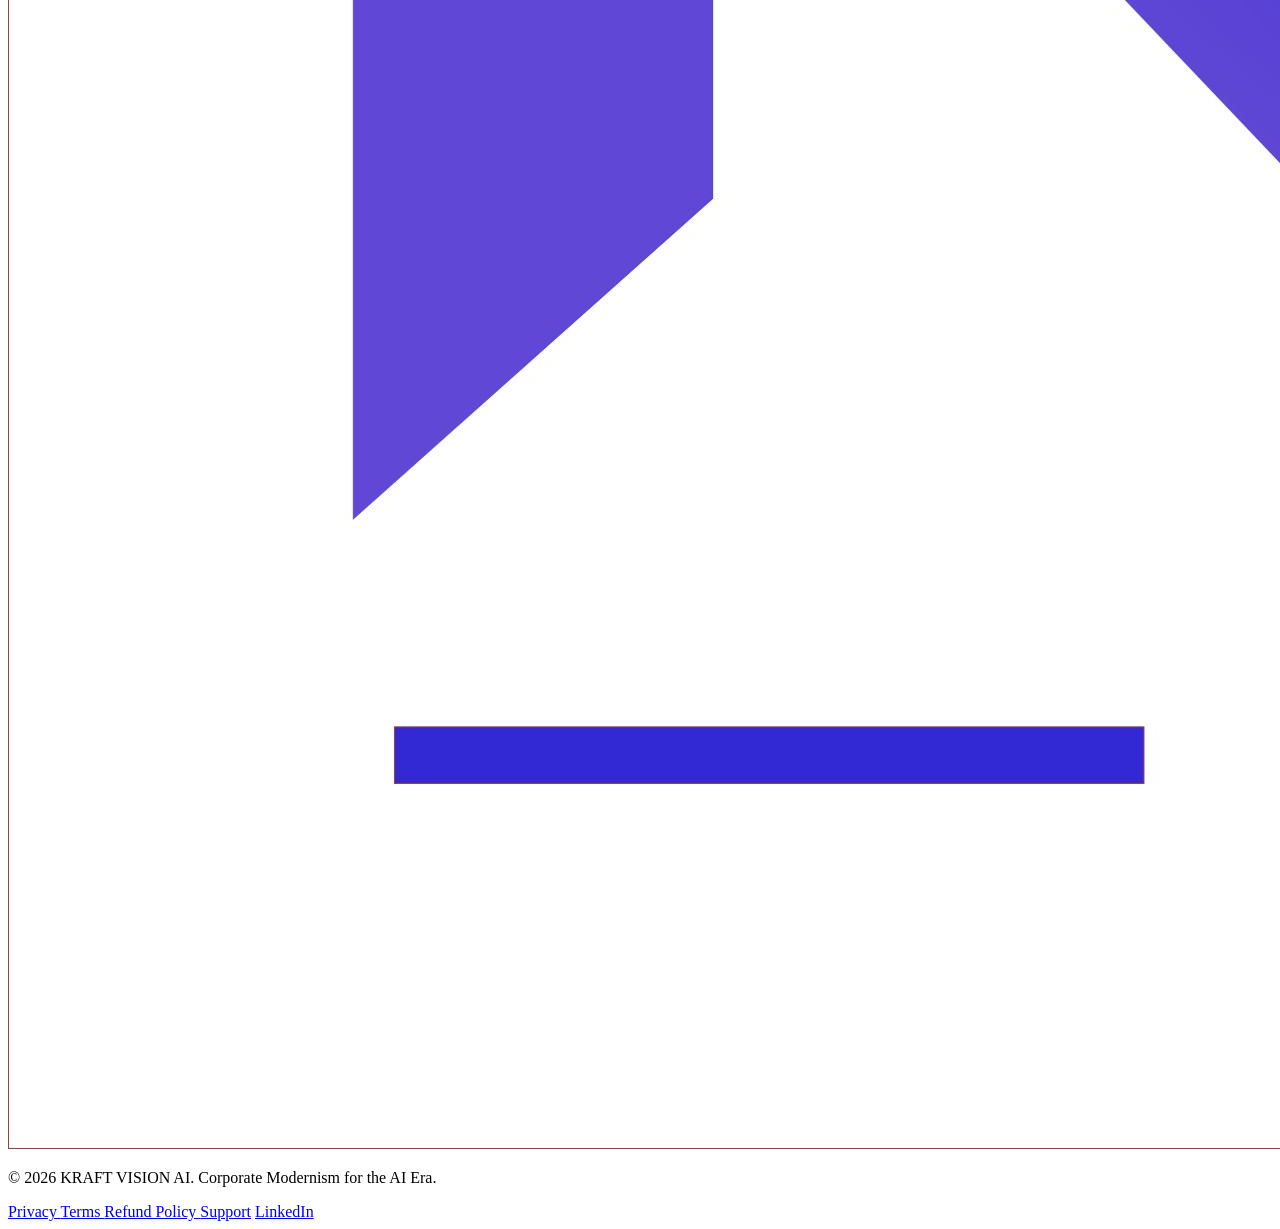
==== commit cc2d87bb: "Update index.html" ====
--- a/index.html
+++ b/index.html
@@ -134,12 +134,26 @@
                 </div>
             </div>
             <div class="lg:w-1/2 relative">
-                <!-- Glassmorphism decorative element -->
-                <div class="absolute inset-0 bg-primary/10 rounded-xl blur-3xl -z-10 transform translate-x-4 translate-y-4"></div>
-                <img
-    src="images/image1.png"
-    alt="AI Product Photography"
-    class="rounded-xl border border-surface-variant shadow-2xl object-cover w-full h-[600px]"/>
+
+                 <!-- Video Image Section -->
+                <div class="relative h-[500px] w-full rounded-xl overflow-hidden bg-inverse-surface border border-surface-variant shadow-[0_24px_48px_rgba(42,49,53,0.15)]">
+
+    <video
+        class="w-full h-full object-contain bg-black"
+        autoplay
+        muted
+        loop
+        playsinline
+        preload="auto"
+    >
+        <source src="videos/intro2.mov">
+        <source src="videos/intro2.mp4">
+        Your browser does not support the video tag.
+    </video>
+
+    <div class="absolute inset-0 border border-white/10 rounded-xl pointer-events-none"></div>
+
+</div>
             </div>
         </section>
 
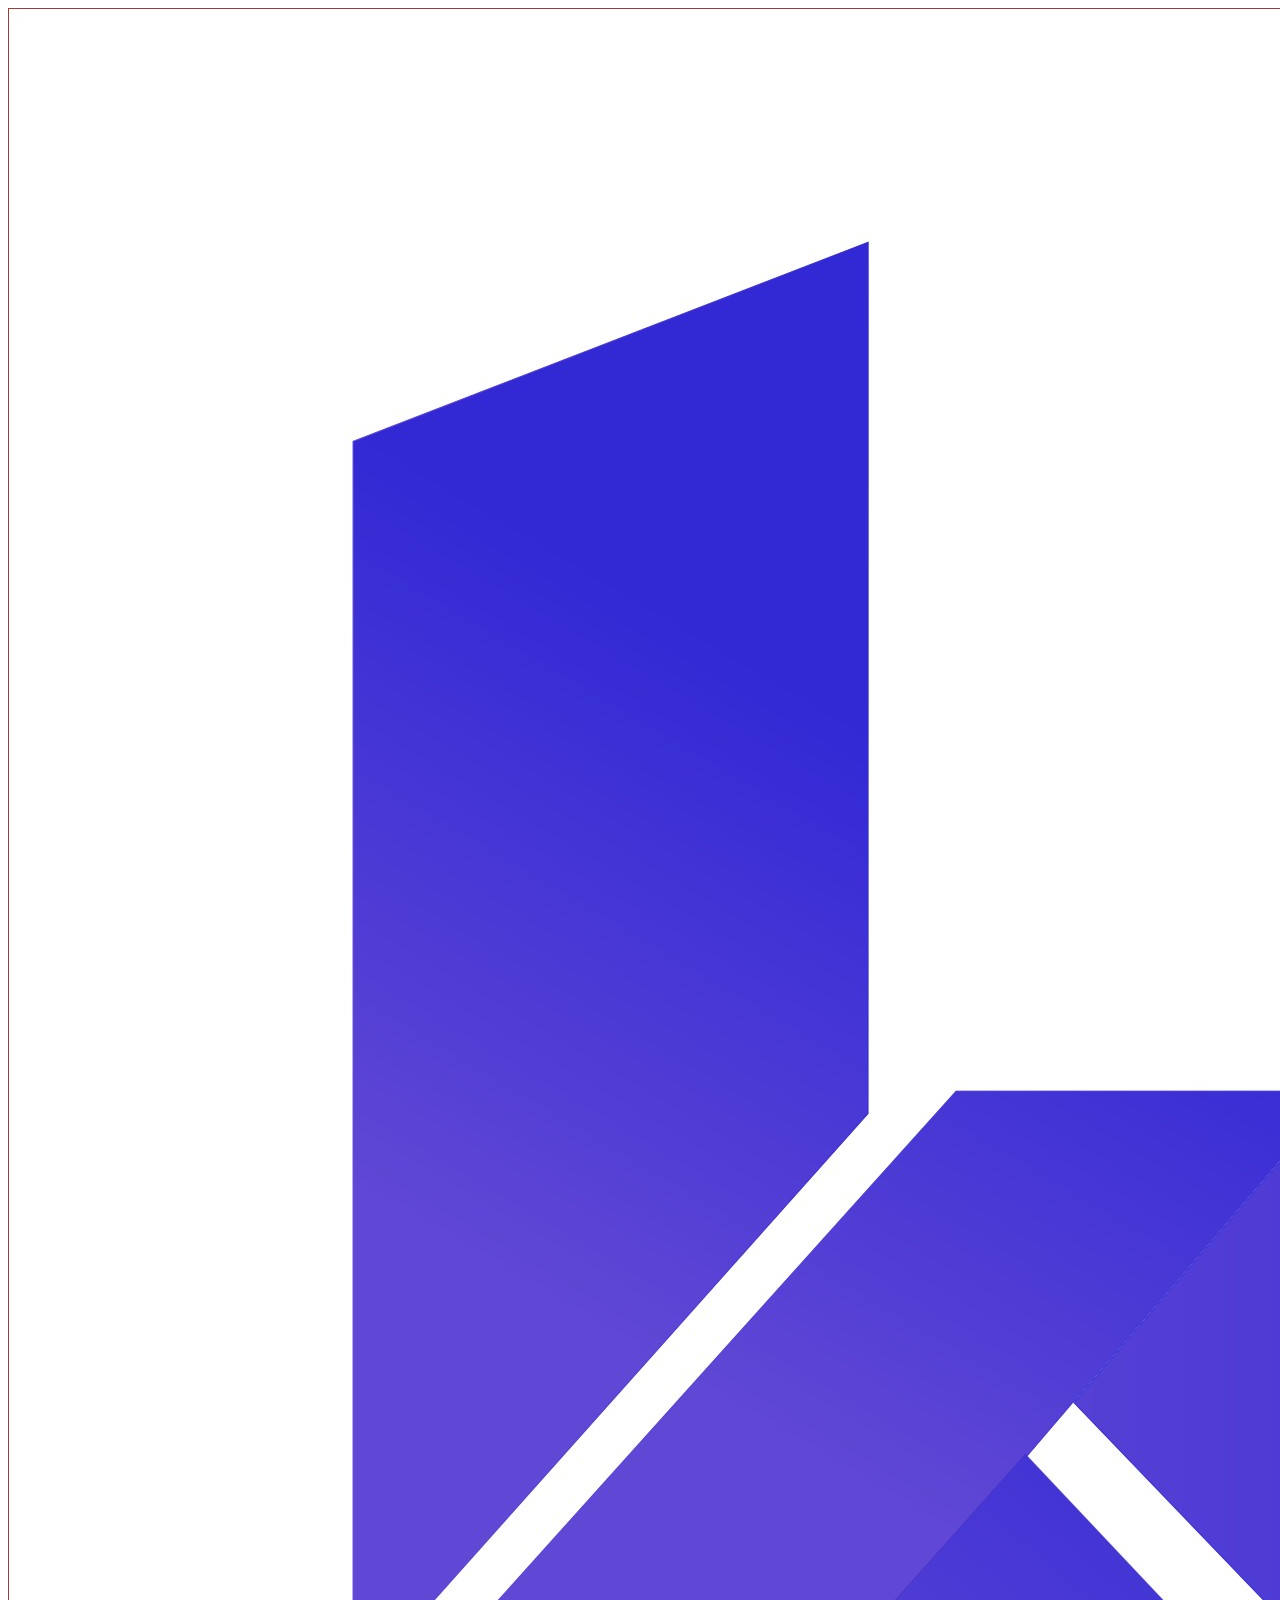
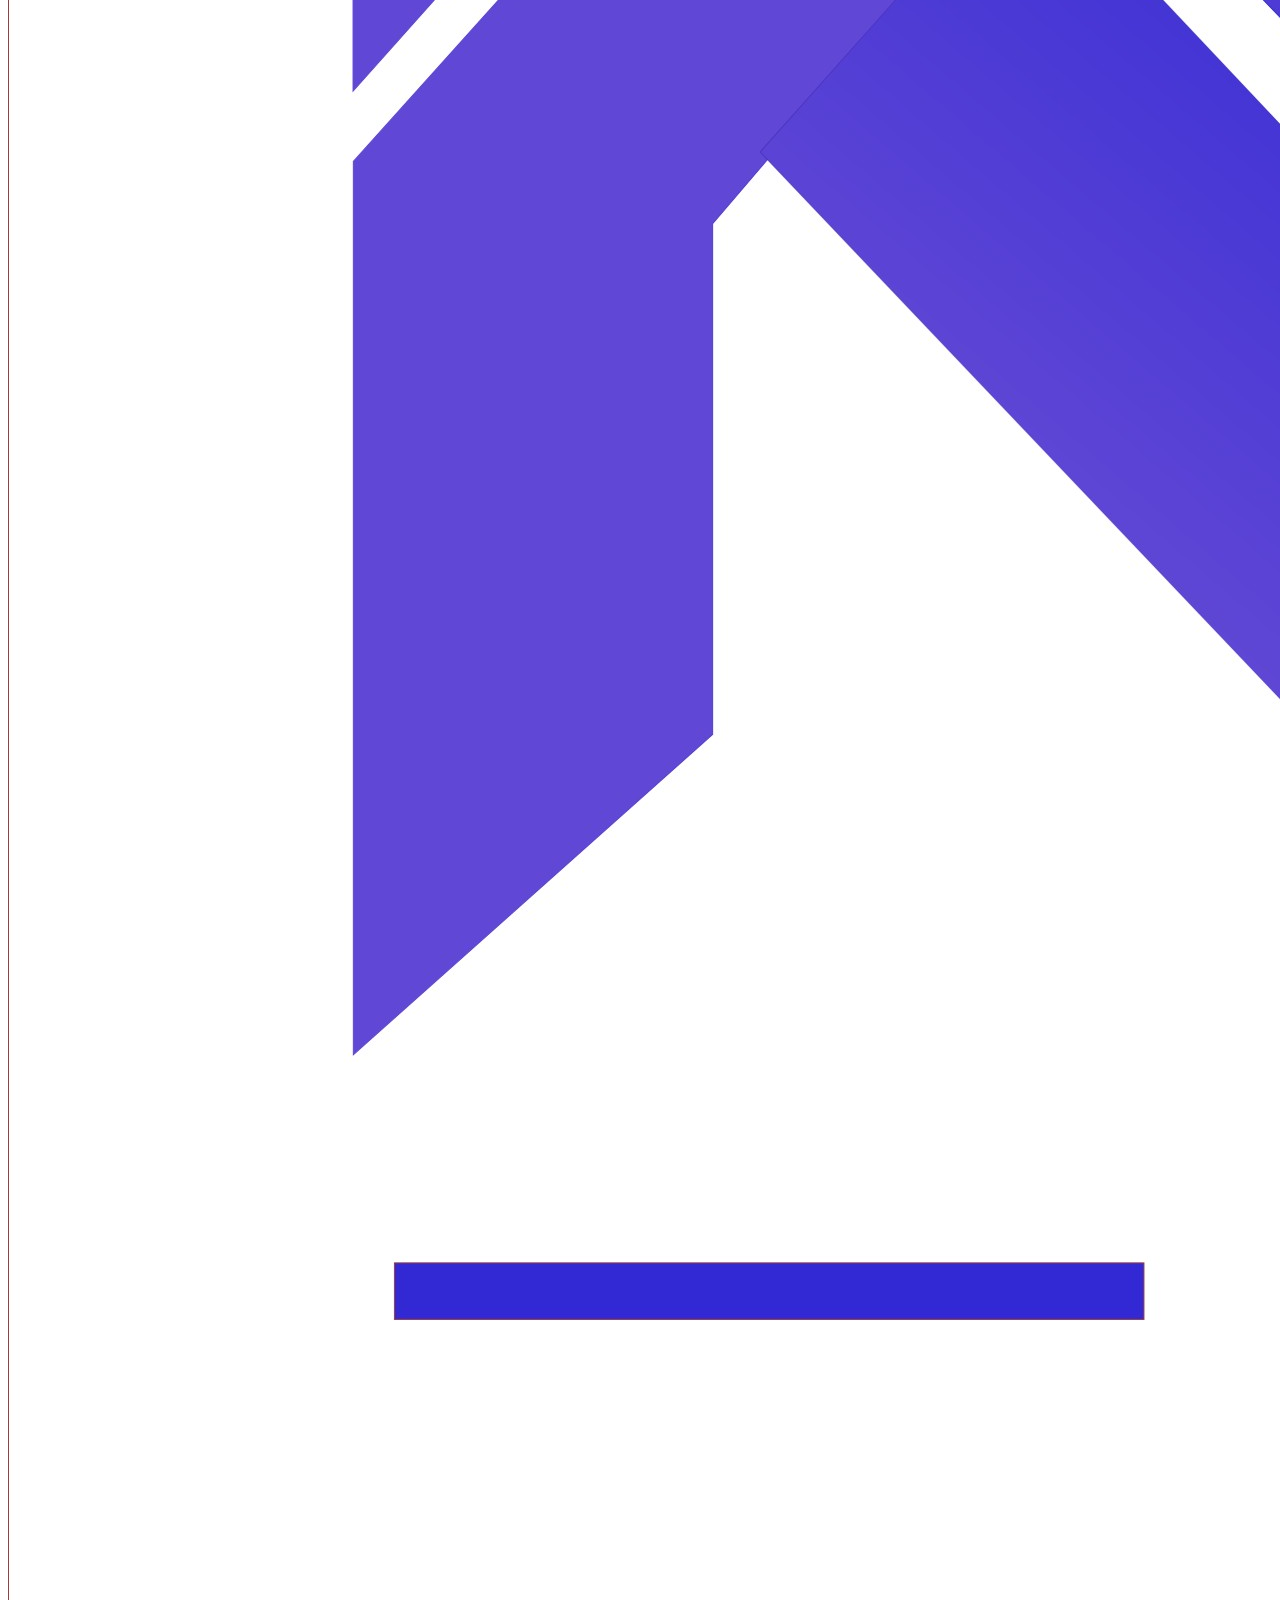
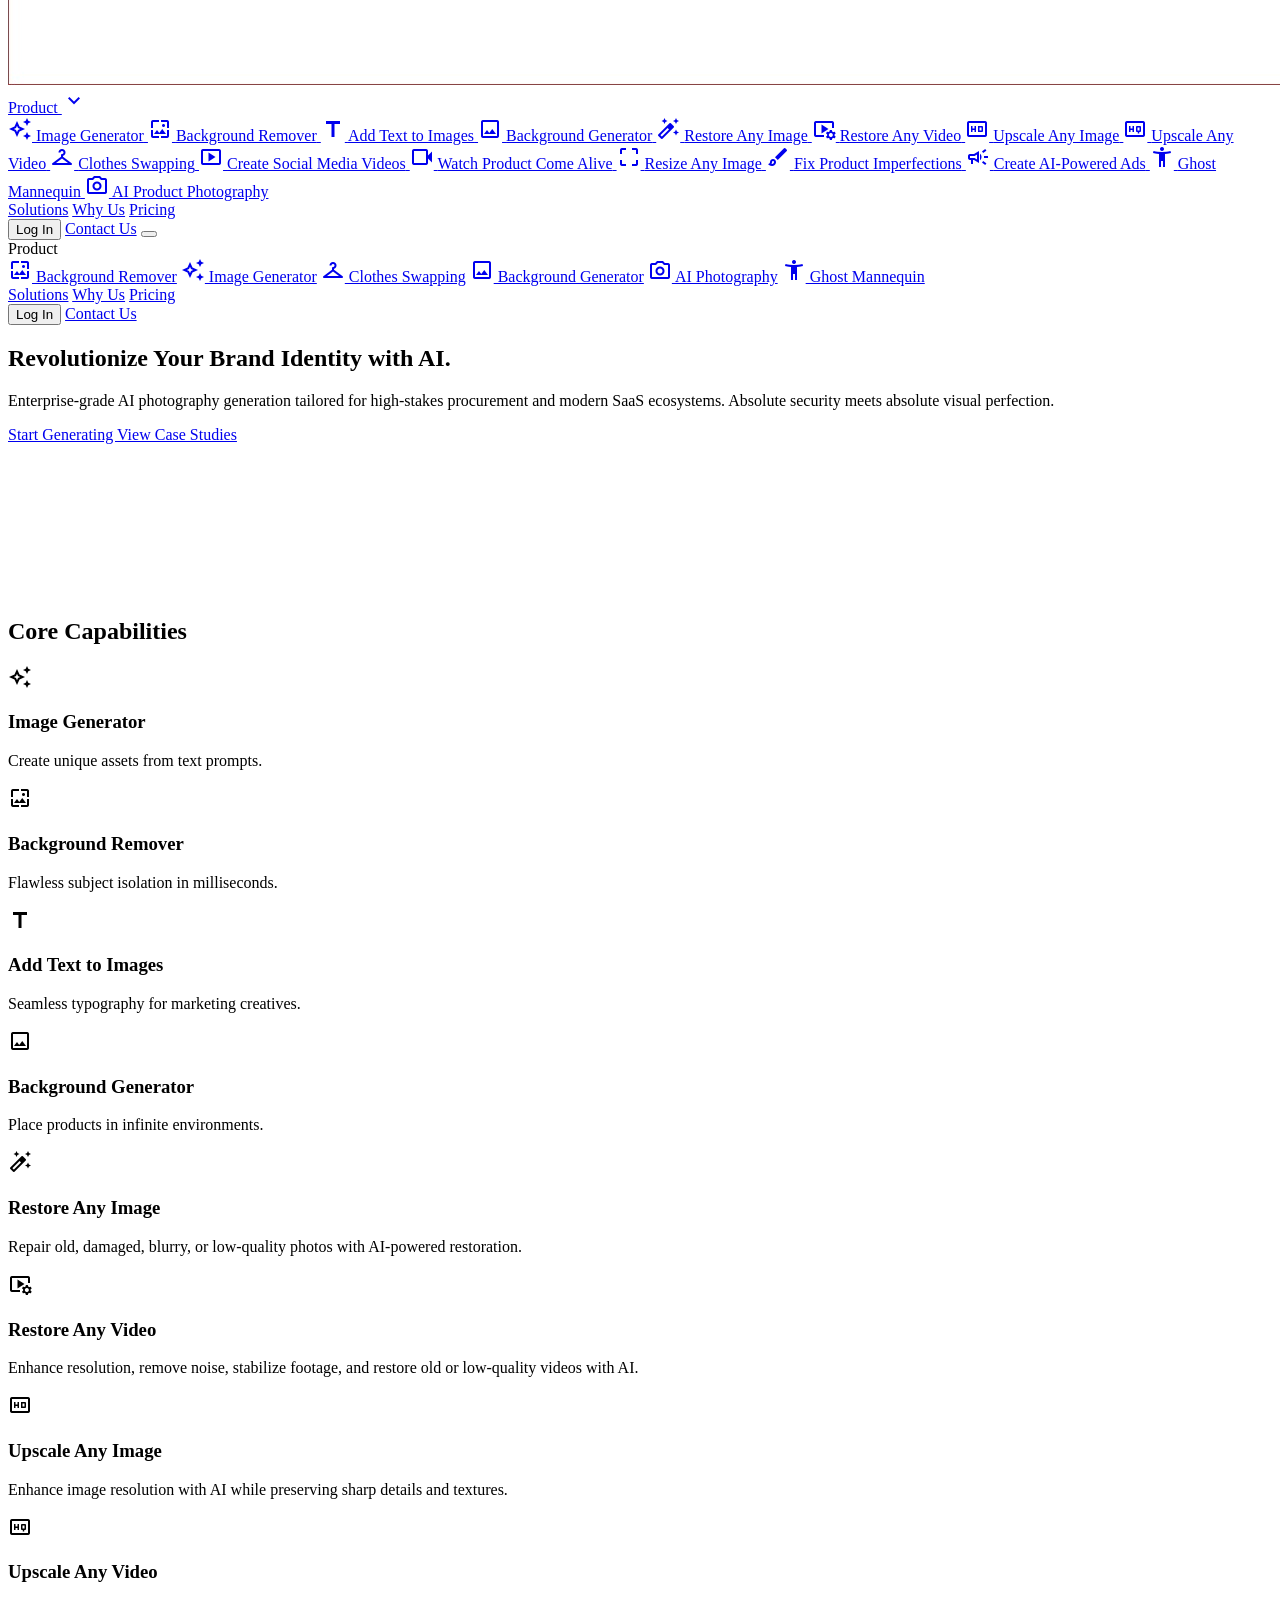
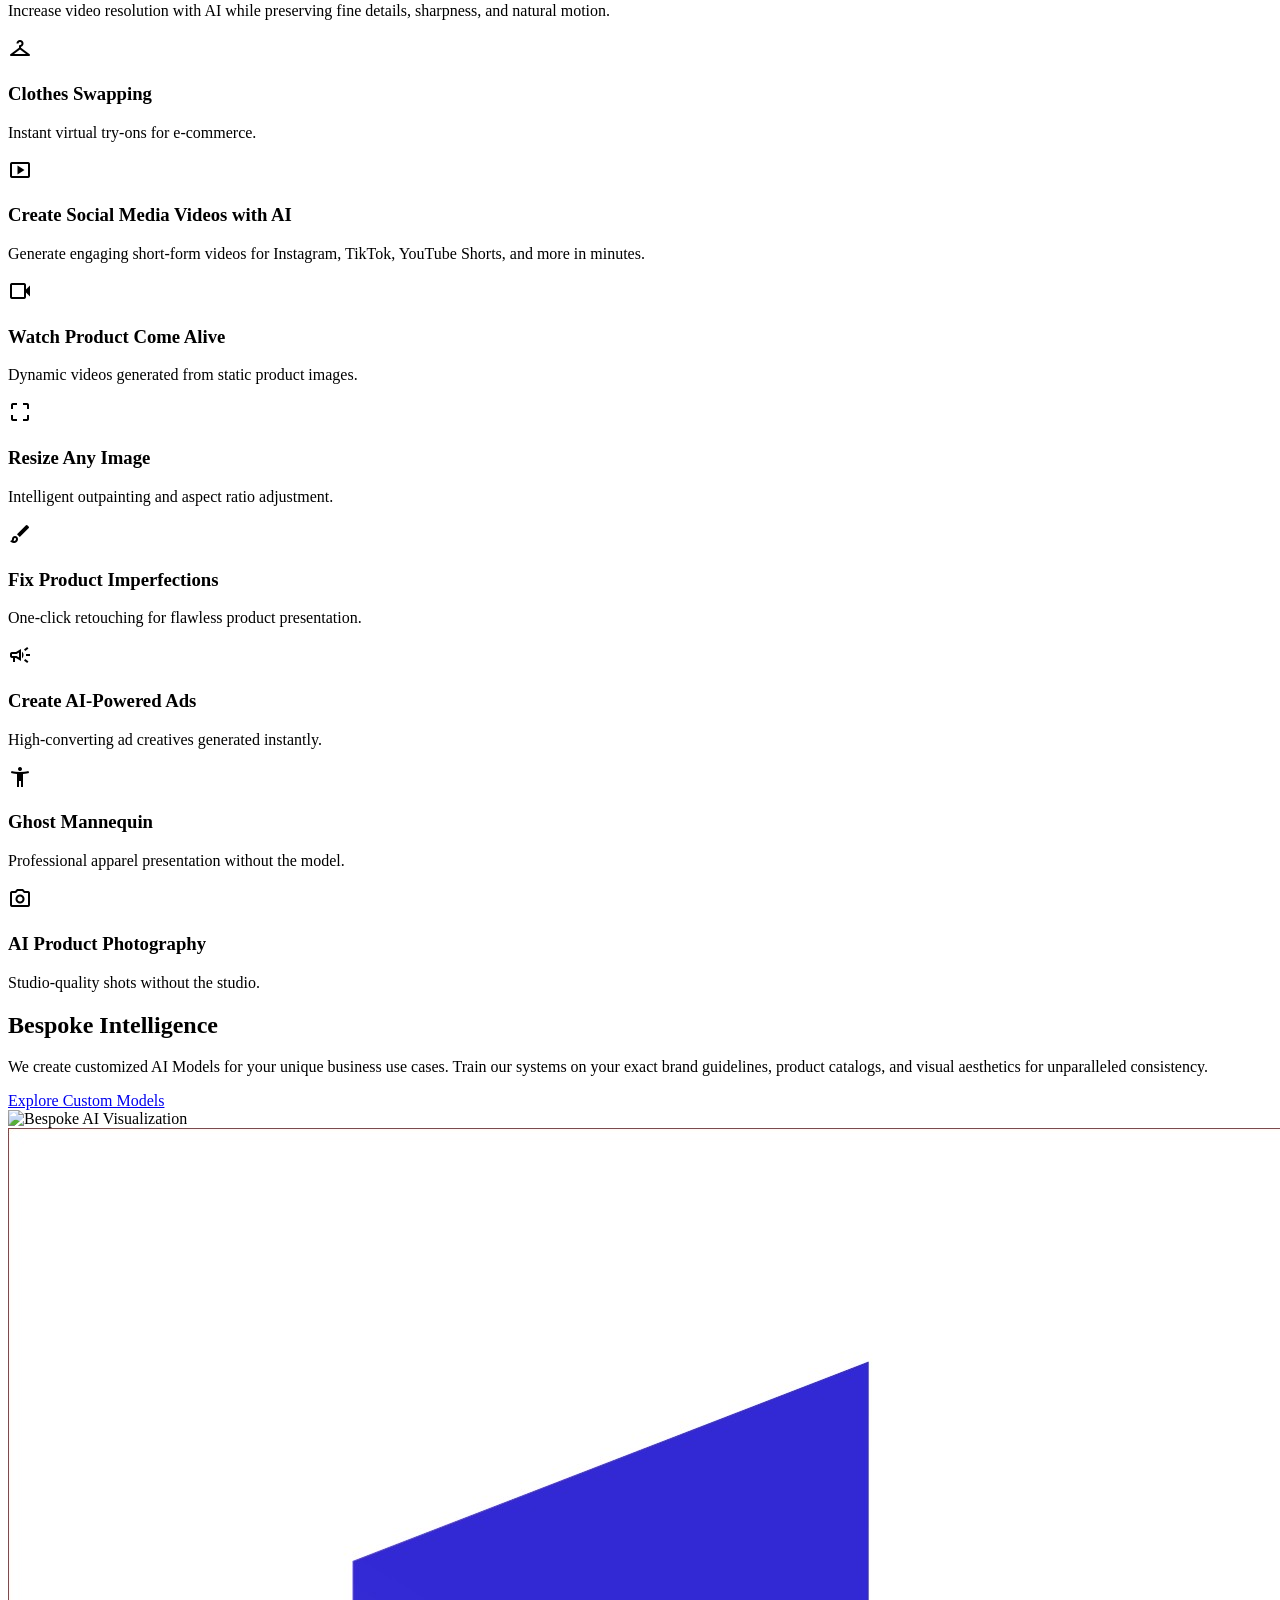
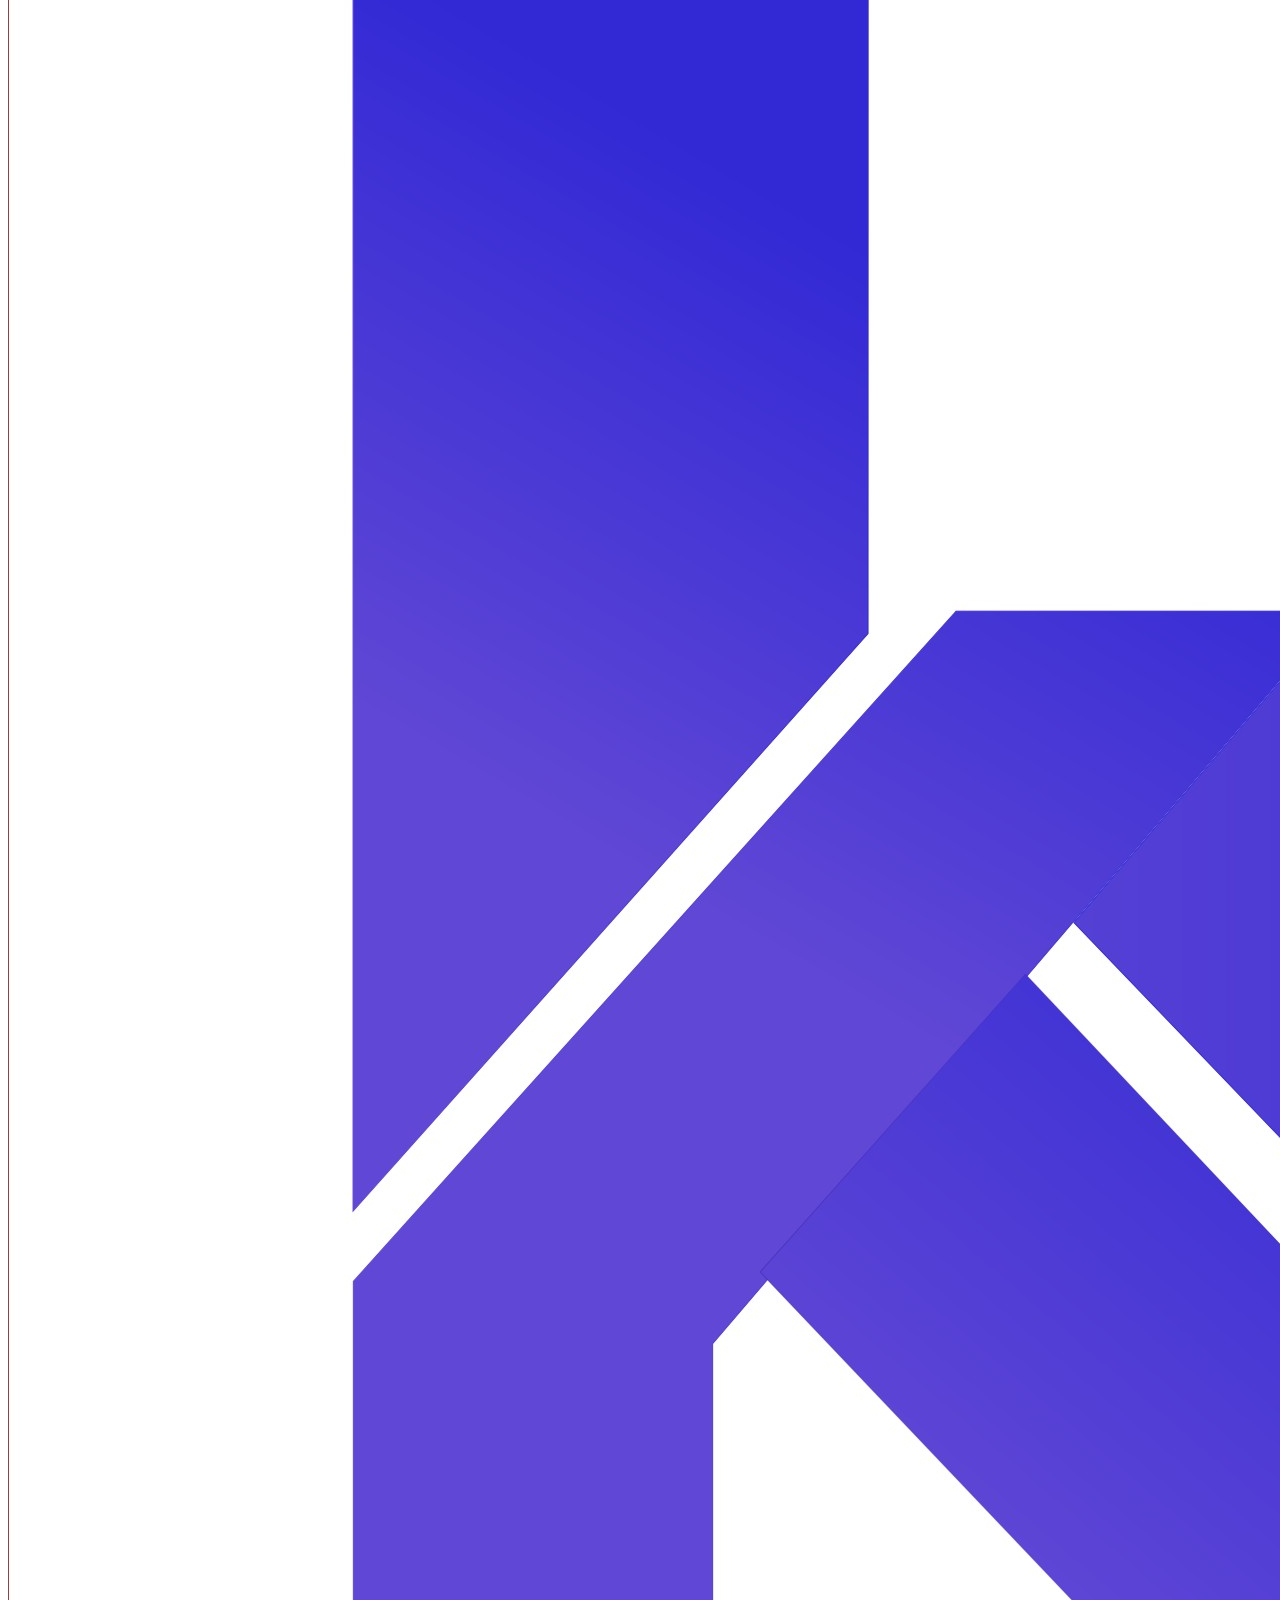
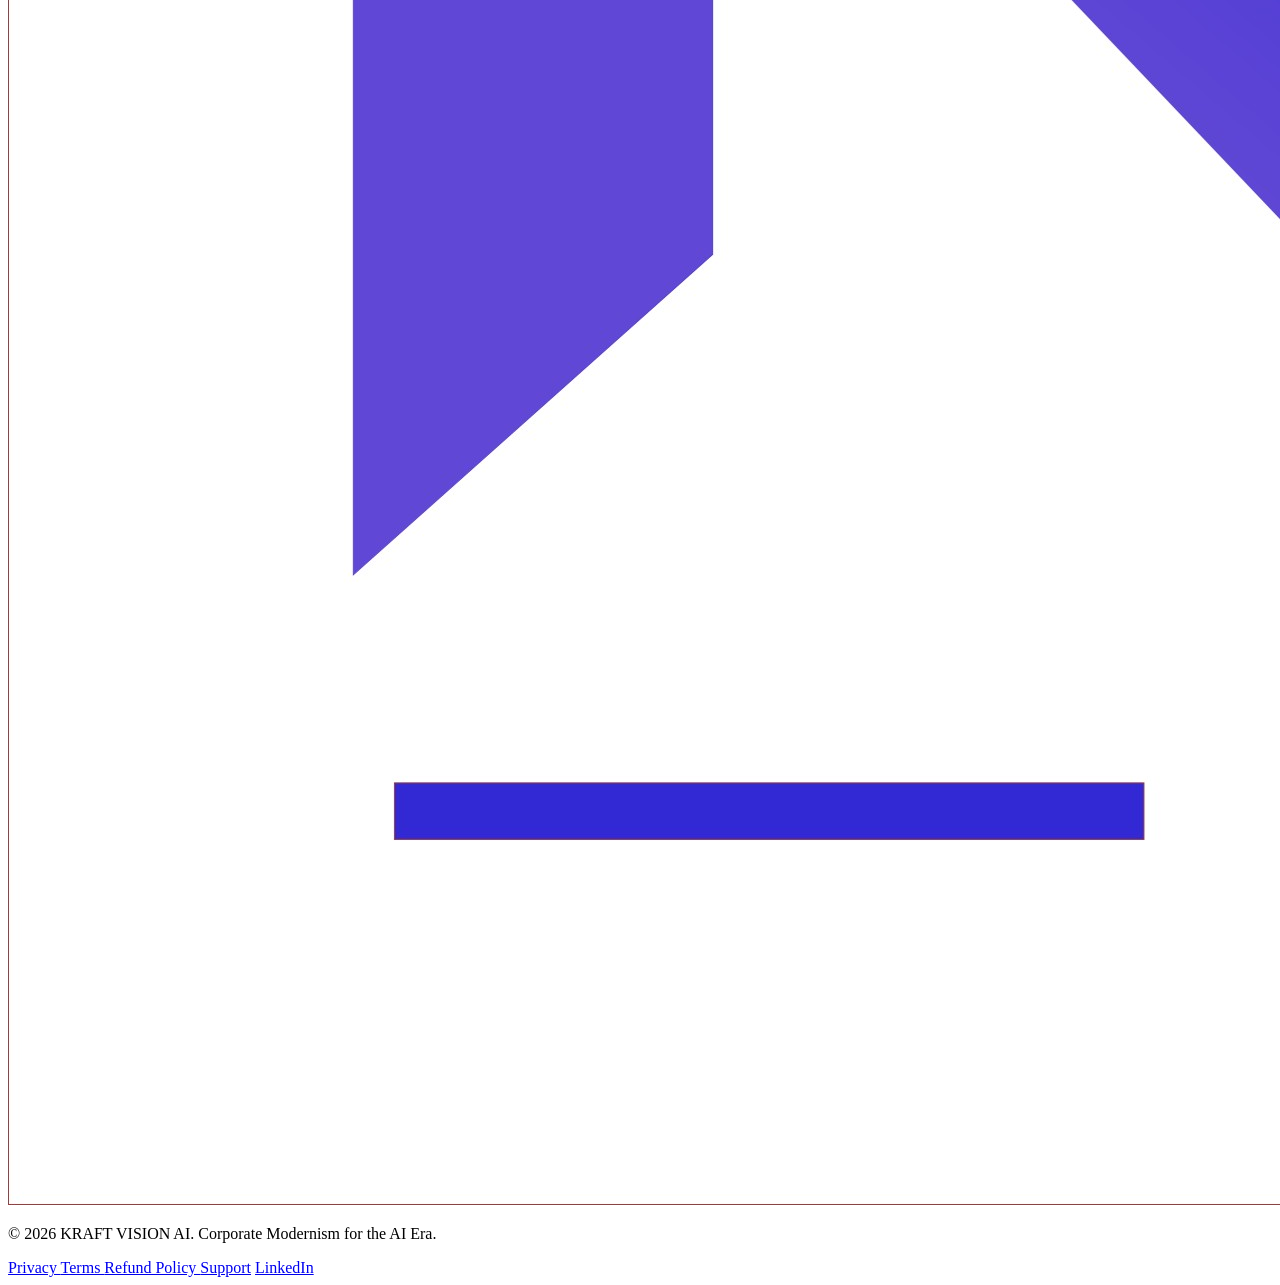
==== commit 86d82392: "Update index.html" ====
--- a/index.html
+++ b/index.html
@@ -24,7 +24,7 @@
     <nav class="fixed top-0 w-full z-50 bg-white/80 backdrop-blur-md border-b border-slate-200/50 shadow-sm h-20">
         <div class="flex items-center justify-between px-6 lg:px-12 max-w-7xl mx-auto h-full relative">
             <!-- Left: Logo -->
-            <a href="index.html" class="shrink-0 relative z-50">
+            <a href="./" class="shrink-0 relative z-50">
                 <img src="logo.jpg" alt="KRAFT VISION AI Logo" class="h-14 w-auto">
             </a>
             
@@ -35,45 +35,102 @@
                         Product
                         <span class="material-symbols-outlined text-[16px]">keyboard_arrow_down</span>
                     </a>
-                    <!-- Mega Menu Dropdown -->
-                    <div class="absolute top-full left-1/2 -translate-x-1/2 pt-6 opacity-0 invisible group-hover:opacity-100 group-hover:visible transition-all duration-300 z-50">
-                        <div class="w-72 bg-white border border-slate-200 rounded-xl shadow-xl py-2 overflow-hidden">
-                            <a class="px-4 py-3 hover:bg-slate-50 transition-colors text-slate-600 hover:text-primary flex items-center gap-3" href="#">
-                                <span class="material-symbols-outlined text-xl">wallpaper</span>
-                                <span class="font-medium text-sm">Background Remover</span>
-                            </a>
-                            <a class="px-4 py-3 hover:bg-slate-50 transition-colors text-slate-600 hover:text-primary flex items-center gap-3" href="#">
-                                <span class="material-symbols-outlined text-xl">auto_awesome</span>
-                                <span class="font-medium text-sm">Image Generator</span>
-                            </a>
-                            <a class="px-4 py-3 hover:bg-slate-50 transition-colors text-slate-600 hover:text-primary flex items-center gap-3" href="#">
-                                <span class="material-symbols-outlined text-xl">checkroom</span>
-                                <span class="font-medium text-sm">Clothes Swapping</span>
-                            </a>
-                            <a class="px-4 py-3 hover:bg-slate-50 transition-colors text-slate-600 hover:text-primary flex items-center gap-3" href="#">
-                                <span class="material-symbols-outlined text-xl">image</span>
-                                <span class="font-medium text-sm">Background Generator</span>
-                            </a>
-                            <a class="px-4 py-3 hover:bg-slate-50 transition-colors text-slate-600 hover:text-primary flex items-center gap-3" href="#">
-                                <span class="material-symbols-outlined text-xl">photo_camera</span>
-                                <span class="font-medium text-sm">AI Product Photography</span>
-                            </a>
-                            <a class="px-4 py-3 hover:bg-slate-50 transition-colors text-slate-600 hover:text-primary flex items-center gap-3" href="#">
-                                <span class="material-symbols-outlined text-xl">accessibility_new</span>
-                                <span class="font-medium text-sm">Ghost Mannequin</span>
-                            </a>
-                        </div>
+                <!-- Mega Menu Dropdown -->
+                <div class="absolute top-full left-1/2 -translate-x-1/2 pt-6 opacity-0 invisible group-hover:opacity-100 group-hover:visible transition-all duration-300 z-50">
+                    <div class="w-[380px] bg-white border border-slate-200 rounded-xl shadow-2xl py-3 overflow-hidden">
+                
+                        <a href="#" class="flex items-center gap-3 px-5 py-3 hover:bg-slate-50 transition">
+                            <span class="material-symbols-outlined text-primary">auto_awesome</span>
+                            <span class="text-sm font-medium">Image Generator</span>
+                        </a>
+                
+                        <a href="#" class="flex items-center gap-3 px-5 py-3 hover:bg-slate-50 transition">
+                            <span class="material-symbols-outlined text-primary">wallpaper</span>
+                            <span class="text-sm font-medium">Background Remover</span>
+                        </a>
+                
+                        <a href="#" class="flex items-center gap-3 px-5 py-3 hover:bg-slate-50 transition">
+                            <span class="material-symbols-outlined text-primary">title</span>
+                            <span class="text-sm font-medium">Add Text to Images</span>
+                        </a>
+                
+                        <a href="#" class="flex items-center gap-3 px-5 py-3 hover:bg-slate-50 transition">
+                            <span class="material-symbols-outlined text-primary">image</span>
+                            <span class="text-sm font-medium">Background Generator</span>
+                        </a>
+                
+                        <a href="#" class="flex items-center gap-3 px-5 py-3 hover:bg-slate-50 transition">
+                            <span class="material-symbols-outlined text-primary">auto_fix_high</span>
+                            <span class="text-sm font-medium">Restore Any Image</span>
+                        </a>
+                
+                        <a href="#" class="flex items-center gap-3 px-5 py-3 hover:bg-slate-50 transition">
+                            <span class="material-symbols-outlined text-primary">video_settings</span>
+                            <span class="text-sm font-medium">Restore Any Video</span>
+                        </a>
+                
+                        <a href="#" class="flex items-center gap-3 px-5 py-3 hover:bg-slate-50 transition">
+                            <span class="material-symbols-outlined text-primary">hd</span>
+                            <span class="text-sm font-medium">Upscale Any Image</span>
+                        </a>
+                
+                        <a href="#" class="flex items-center gap-3 px-5 py-3 hover:bg-slate-50 transition">
+                            <span class="material-symbols-outlined text-primary">high_quality</span>
+                            <span class="text-sm font-medium">Upscale Any Video</span>
+                        </a>
+                
+                        <a href="#" class="flex items-center gap-3 px-5 py-3 hover:bg-slate-50 transition">
+                            <span class="material-symbols-outlined text-primary">checkroom</span>
+                            <span class="text-sm font-medium">Clothes Swapping</span>
+                        </a>
+                
+                        <a href="#" class="flex items-center gap-3 px-5 py-3 hover:bg-slate-50 transition">
+                            <span class="material-symbols-outlined text-primary">smart_display</span>
+                            <span class="text-sm font-medium">Create Social Media Videos</span>
+                        </a>
+                
+                        <a href="#" class="flex items-center gap-3 px-5 py-3 hover:bg-slate-50 transition">
+                            <span class="material-symbols-outlined text-primary">videocam</span>
+                            <span class="text-sm font-medium">Watch Product Come Alive</span>
+                        </a>
+                
+                        <a href="#" class="flex items-center gap-3 px-5 py-3 hover:bg-slate-50 transition">
+                            <span class="material-symbols-outlined text-primary">crop_free</span>
+                            <span class="text-sm font-medium">Resize Any Image</span>
+                        </a>
+                
+                        <a href="#" class="flex items-center gap-3 px-5 py-3 hover:bg-slate-50 transition">
+                            <span class="material-symbols-outlined text-primary">brush</span>
+                            <span class="text-sm font-medium">Fix Product Imperfections</span>
+                        </a>
+                
+                        <a href="#" class="flex items-center gap-3 px-5 py-3 hover:bg-slate-50 transition">
+                            <span class="material-symbols-outlined text-primary">campaign</span>
+                            <span class="text-sm font-medium">Create AI-Powered Ads</span>
+                        </a>
+                
+                        <a href="#" class="flex items-center gap-3 px-5 py-3 hover:bg-slate-50 transition">
+                            <span class="material-symbols-outlined text-primary">accessibility_new</span>
+                            <span class="text-sm font-medium">Ghost Mannequin</span>
+                        </a>
+                
+                        <a href="#" class="flex items-center gap-3 px-5 py-3 hover:bg-slate-50 transition">
+                            <span class="material-symbols-outlined text-primary">photo_camera</span>
+                            <span class="text-sm font-medium">AI Product Photography</span>
+                        </a>
+                
                     </div>
                 </div>
-                <a class="font-['Space_Grotesk'] text-sm font-medium tracking-tight text-slate-600 hover:text-slate-900 transition-colors duration-200 ease-out active:scale-95" href="solutions.html">Solutions</a>
-                <a class="font-['Space_Grotesk'] text-sm font-medium tracking-tight text-slate-600 hover:text-slate-900 transition-colors duration-200 ease-out active:scale-95" href="why_us.html">Why Us</a>
-                <a class="font-['Space_Grotesk'] text-sm font-medium tracking-tight text-slate-600 hover:text-slate-900 transition-colors duration-200 ease-out active:scale-95" href="pricing.html">Pricing</a>
+                </div>
+                <a class="font-['Space_Grotesk'] text-sm font-medium tracking-tight text-slate-600 hover:text-slate-900 transition-colors duration-200 ease-out active:scale-95" href="Solutions">Solutions</a>
+                <a class="font-['Space_Grotesk'] text-sm font-medium tracking-tight text-slate-600 hover:text-slate-900 transition-colors duration-200 ease-out active:scale-95" href="why_us">Why Us</a>
+                <a class="font-['Space_Grotesk'] text-sm font-medium tracking-tight text-slate-600 hover:text-slate-900 transition-colors duration-200 ease-out active:scale-95" href="Pricing">Pricing</a>
             </div>
 
             <!-- Right: CTA & Mobile Toggle -->
             <div class="flex items-center gap-4 shrink-0 relative z-50">
                 <button class="hidden lg:block font-['Space_Grotesk'] text-sm font-medium text-slate-600 hover:text-slate-900 px-4 py-2">Log In</button>
-                <a href="contact_us.html" class="hidden md:inline-block bg-primary text-on-primary px-6 py-2.5 rounded-lg font-['Space_Grotesk'] text-sm font-bold tracking-tight hover:bg-primary-container transition-all active:scale-95">Contact Us</a>
+                <a href="contact_us" class="hidden md:inline-block bg-primary text-on-primary px-6 py-2.5 rounded-lg font-['Space_Grotesk'] text-sm font-bold tracking-tight hover:bg-primary-container transition-all active:scale-95">Contact Us</a>
                 
                 <!-- Mobile Menu Toggle Button -->
                 <button id="mobile-menu-btn" class="md:hidden text-slate-900 p-2 focus:outline-none flex flex-col gap-1.5 w-10 h-10 items-center justify-center rounded-lg hover:bg-slate-100 transition-colors">
@@ -98,13 +155,13 @@
                         <a href="#" class="text-slate-600 font-medium hover:text-primary transition-colors flex items-center gap-3"><span class="material-symbols-outlined text-lg">accessibility_new</span> Ghost Mannequin</a>
                     </div>
                 </div>
-                <a class="font-['Space_Grotesk'] text-xl font-bold tracking-tight text-slate-900 hover:text-primary transition-colors" href="solutions.html">Solutions</a>
-                <a class="font-['Space_Grotesk'] text-xl font-bold tracking-tight text-slate-900 hover:text-primary transition-colors" href="why_us.html">Why Us</a>
-                <a class="font-['Space_Grotesk'] text-xl font-bold tracking-tight text-slate-900 hover:text-primary transition-colors" href="pricing.html">Pricing</a>
+                <a class="font-['Space_Grotesk'] text-xl font-bold tracking-tight text-slate-900 hover:text-primary transition-colors" href=Solutions">Solutions</a>
+                <a class="font-['Space_Grotesk'] text-xl font-bold tracking-tight text-slate-900 hover:text-primary transition-colors" href="why_us">Why Us</a>
+                <a class="font-['Space_Grotesk'] text-xl font-bold tracking-tight text-slate-900 hover:text-primary transition-colors" href="Pricing">Pricing</a>
                 
                 <div class="pt-8 mt-auto flex flex-col gap-4">
                     <button class="w-full font-['Space_Grotesk'] text-lg font-bold text-slate-900 py-3 border border-slate-200 rounded-xl hover:bg-slate-50 transition-colors">Log In</button>
-                    <a href="contact_us.html" class="w-full text-center bg-primary text-on-primary py-3 rounded-xl font-['Space_Grotesk'] text-lg font-bold tracking-tight shadow-lg shadow-primary/30">Contact Us</a>
+                    <a href="contact_us" class="w-full text-center bg-primary text-on-primary py-3 rounded-xl font-['Space_Grotesk'] text-lg font-bold tracking-tight shadow-lg shadow-primary/30">Contact Us</a>
                 </div>
             </div>
         </div>
@@ -122,12 +179,12 @@
                     Enterprise-grade AI photography generation tailored for high-stakes procurement and modern SaaS ecosystems. Absolute security meets absolute visual perfection.
                 </p>
                 <div class="flex gap-4">
-                    <a href="contact_us.html"
+                    <a href="contact_us"
                     class="inline-flex items-center justify-center bg-primary text-on-primary px-8 py-3 rounded-lg font-label-md text-label-md hover:brightness-110 transition-all">
                         Start Generating
                     </a>
 
-                    <a href="solutions.html"
+                    <a href="Solutions"
                        class="inline-flex items-center justify-center bg-transparent border-[1.5px] border-inverse-surface text-inverse-surface px-8 py-3 rounded-lg font-label-md text-label-md hover:bg-surface-variant transition-all">
                         View Case Studies
                     </a>
@@ -146,8 +203,8 @@
         playsinline
         preload="auto"
     >
-        <source src="videos/intro2.mov">
-        <source src="videos/intro2.mp4">
+        <source src="videos/intro0.mov">
+        <source src="videos/intro0.mp4">
         Your browser does not support the video tag.
     </video>
 
@@ -344,7 +401,7 @@
                     <p class="font-body-lg text-body-lg text-surface-variant mb-8">
                         We create customized AI Models for your unique business use cases. Train our systems on your exact brand guidelines, product catalogs, and visual aesthetics for unparalleled consistency.
                     </p>
-                    <a href="solutions.html" class="self-start inline-block bg-primary-fixed text-on-primary-fixed px-6 py-3 rounded-lg font-label-md text-label-md hover:bg-primary-fixed-dim transition-colors">
+                    <a href="Solutions" class="self-start inline-block bg-primary-fixed text-on-primary-fixed px-6 py-3 rounded-lg font-label-md text-label-md hover:bg-primary-fixed-dim transition-colors">
                         Explore Custom Models
                     </a>
                 </div>
@@ -360,7 +417,7 @@
         <div class="grid grid-cols-1 md:grid-cols-2 gap-8 px-6 lg:px-12 max-w-7xl mx-auto">
             <div>
                 <!-- Replaced text with logo image as requested -->
-                <a href="index.html">
+                <a href="./">
                     <img src="logo.jpg" alt="KRAFT VISION AI Logo" class="h-12 w-auto mb-4">
                 </a>
                 <p class="font-['Space_Grotesk'] text-xs uppercase tracking-widest text-slate-500 max-w-md">
@@ -368,17 +425,17 @@
                 </p>
             </div>
             <div class="flex flex-wrap gap-8 md:justify-end">
-                <a href="privacy.html" class="font-['Space_Grotesk'] text-xs uppercase tracking-widest text-slate-500 hover:text-indigo-400 hover:underline decoration-indigo-500 decoration-2 underline-offset-4 transition-colors duration-300 ease-in-out">
+                <a href="../privacy" class="font-['Space_Grotesk'] text-xs uppercase tracking-widest text-slate-500 hover:text-indigo-400 hover:underline decoration-indigo-500 decoration-2 underline-offset-4 transition-colors duration-300 ease-in-out">
                     Privacy
                 </a>
-                <a href="terms.html" class="font-['Space_Grotesk'] text-xs uppercase tracking-widest text-slate-500 hover:text-indigo-400 hover:underline decoration-indigo-500 decoration-2 underline-offset-4 transition-colors duration-300 ease-in-out">
+                <a href="../terms" class="font-['Space_Grotesk'] text-xs uppercase tracking-widest text-slate-500 hover:text-indigo-400 hover:underline decoration-indigo-500 decoration-2 underline-offset-4 transition-colors duration-300 ease-in-out">
                     Terms
                 </a>
-                <a href="refund.html"
+                <a href="../refund"
                 class="font-['Space_Grotesk'] text-xs uppercase tracking-widest text-slate-500 hover:text-indigo-400 hover:underline decoration-indigo-500 decoration-2 underline-offset-4 transition-colors duration-300 ease-in-out">
                     Refund Policy
                 </a>
-                <a class="font-['Space_Grotesk'] text-xs uppercase tracking-widest text-slate-500 hover:text-indigo-400 hover:underline decoration-indigo-500 decoration-2 underline-offset-4 transition-colors duration-300 ease-in-out" href="contact_us.html">Support</a>
+                <a class="font-['Space_Grotesk'] text-xs uppercase tracking-widest text-slate-500 hover:text-indigo-400 hover:underline decoration-indigo-500 decoration-2 underline-offset-4 transition-colors duration-300 ease-in-out" href="contact_us">Support</a>
                 <a class="font-['Space_Grotesk'] text-xs uppercase tracking-widest text-slate-500 hover:text-indigo-400 hover:underline decoration-indigo-500 decoration-2 underline-offset-4 transition-colors duration-300 ease-in-out" href="#">LinkedIn</a>
             </div>
         </div>
